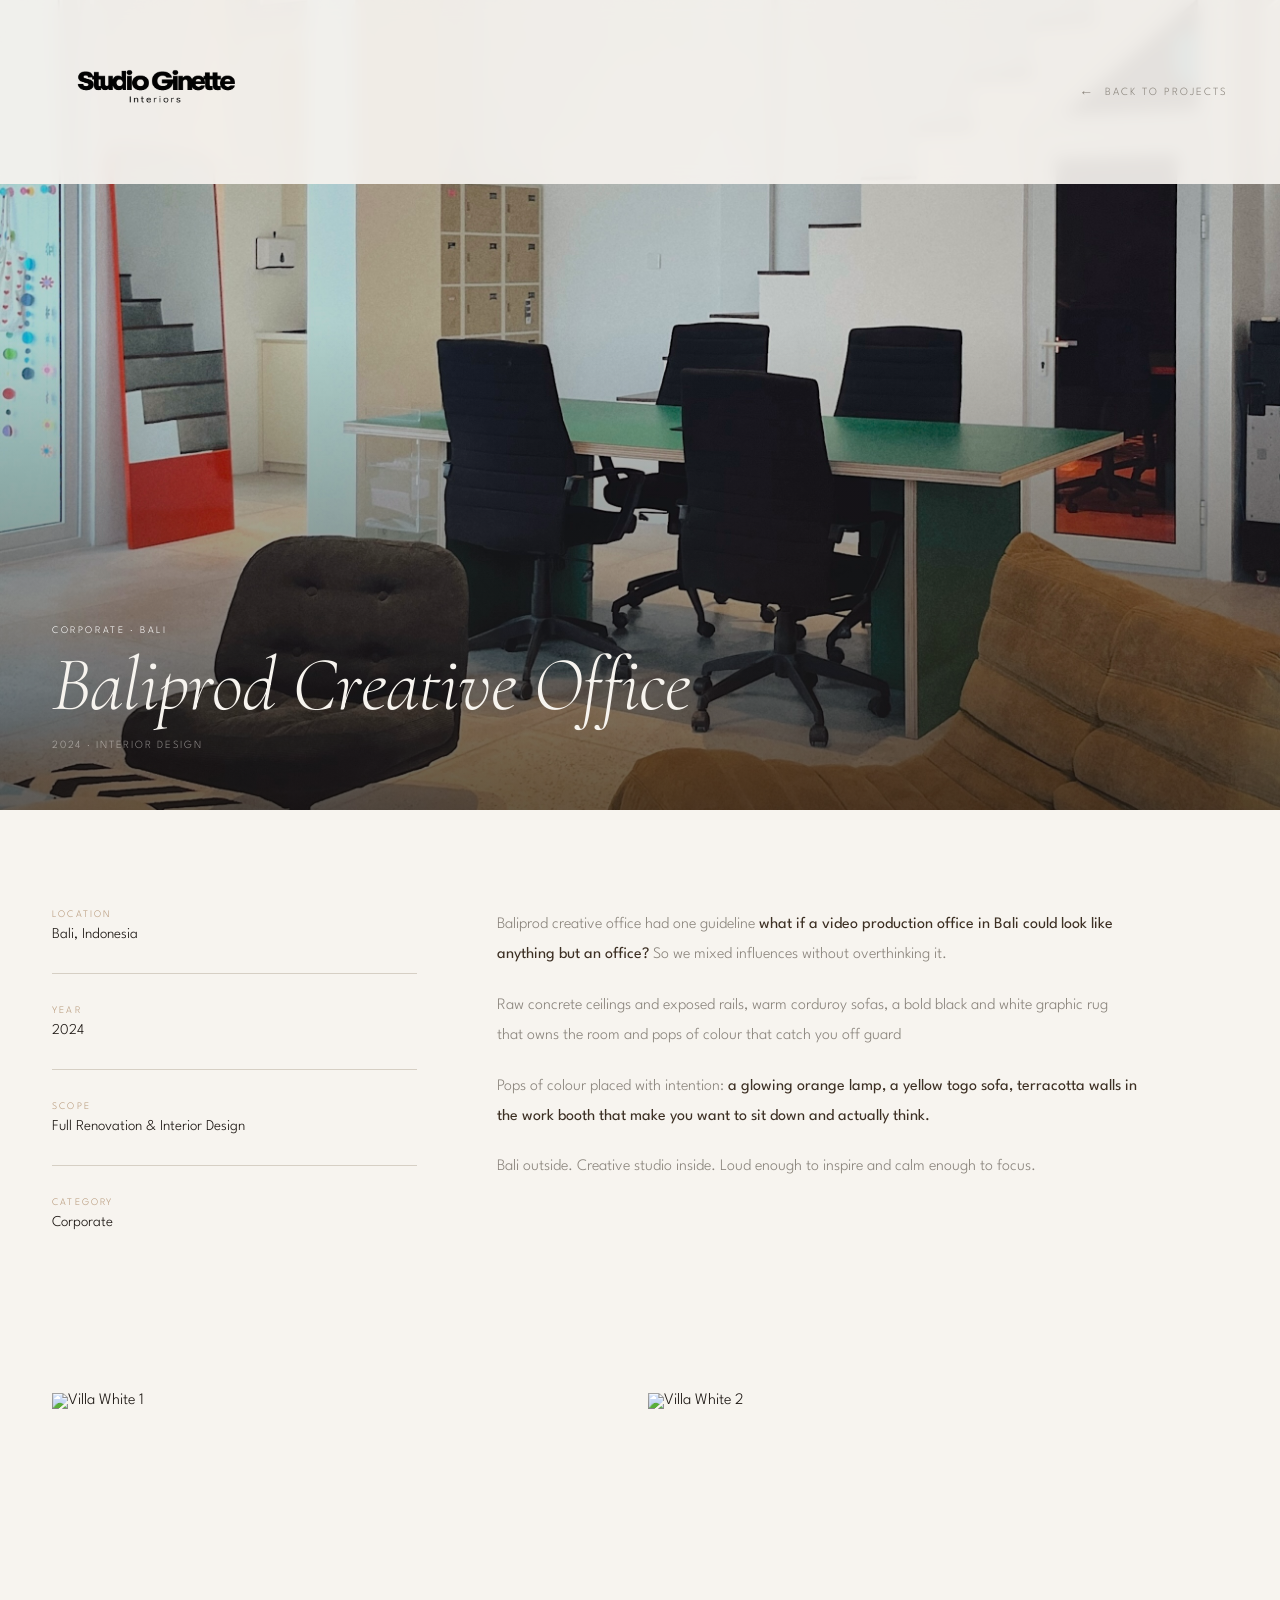
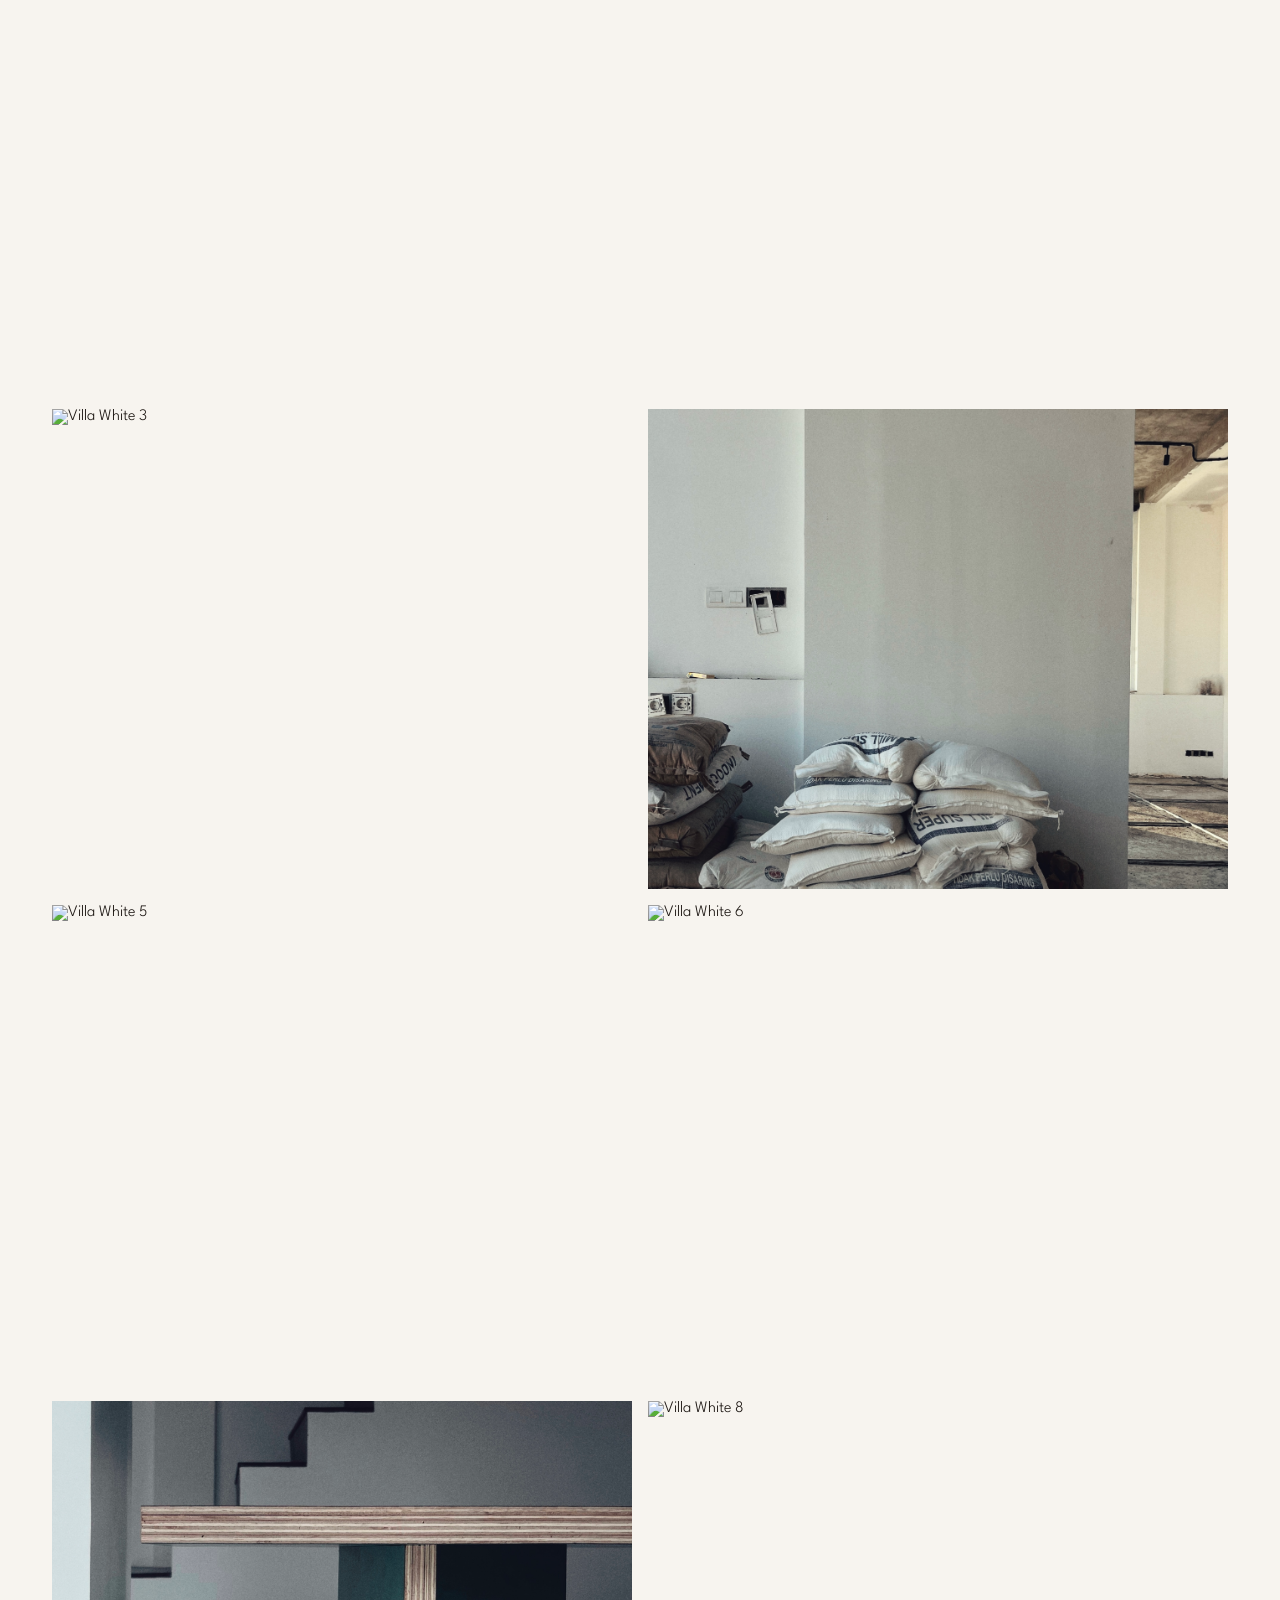
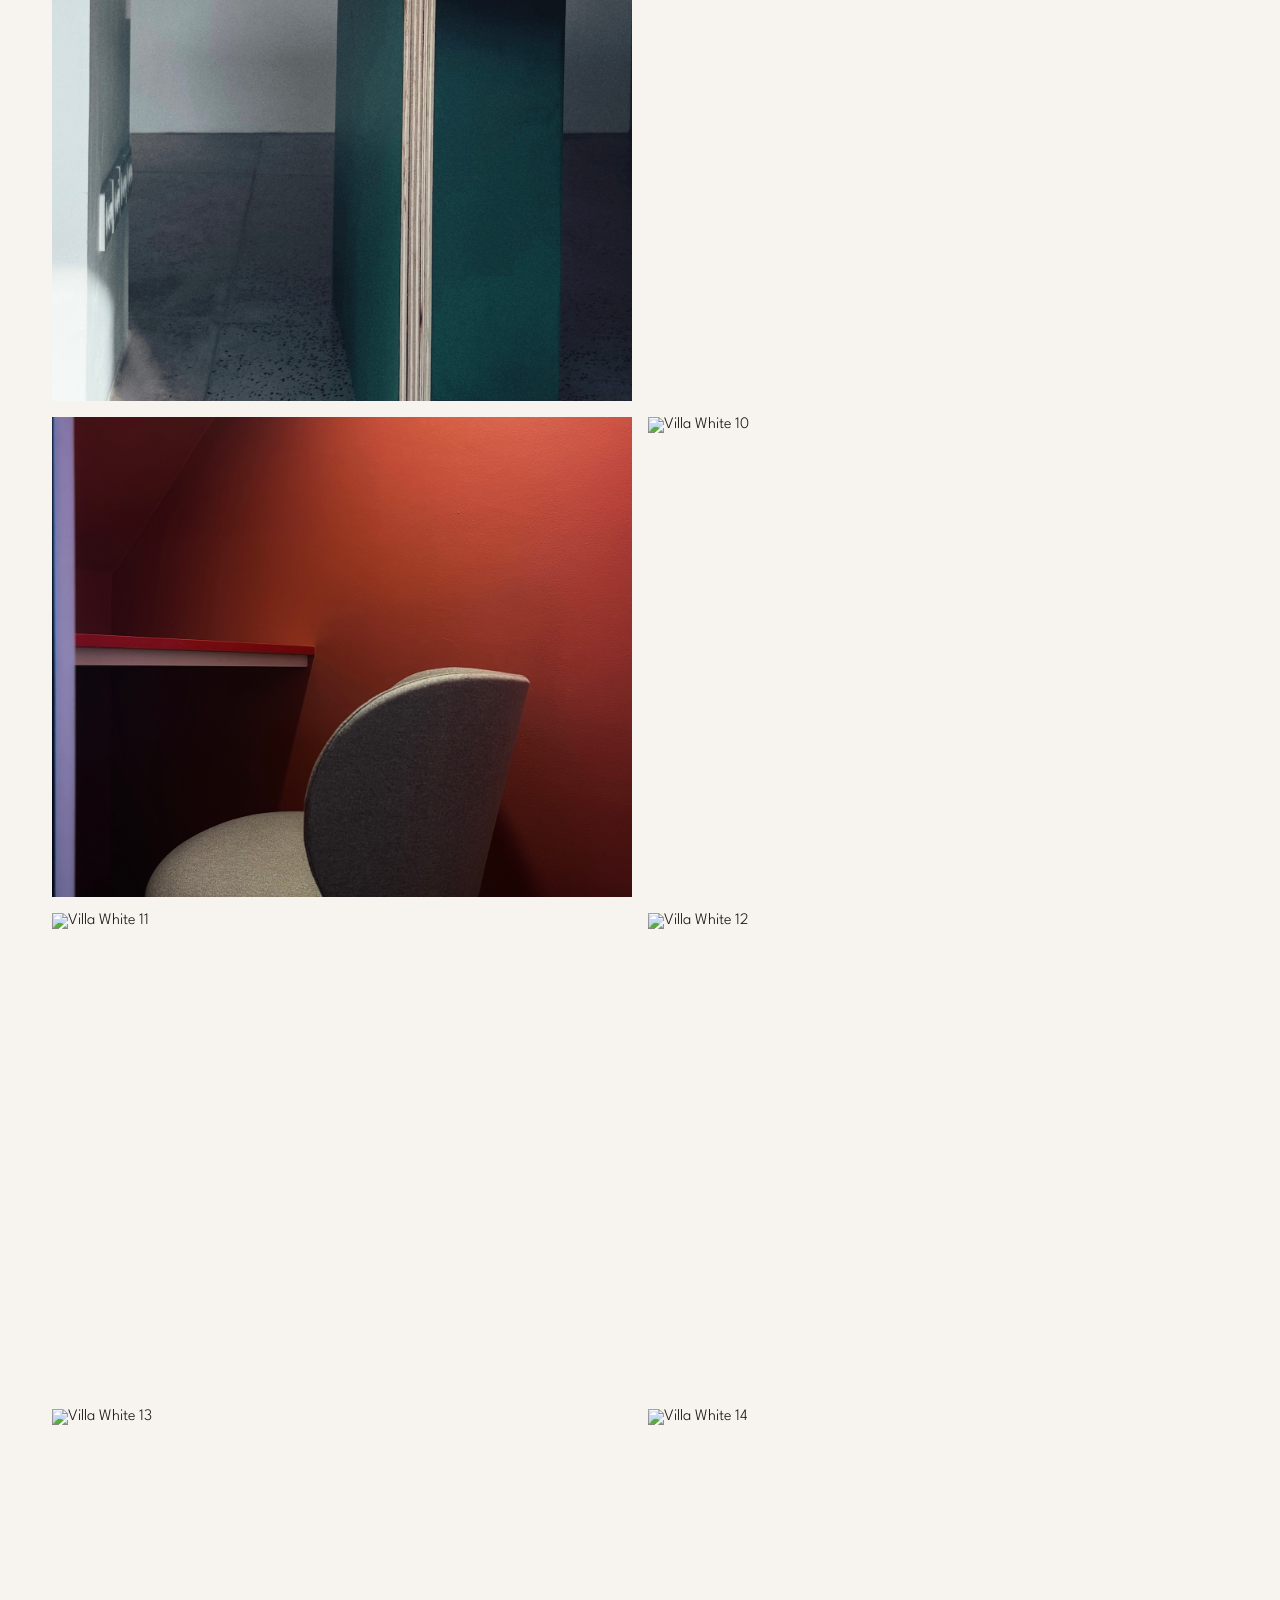
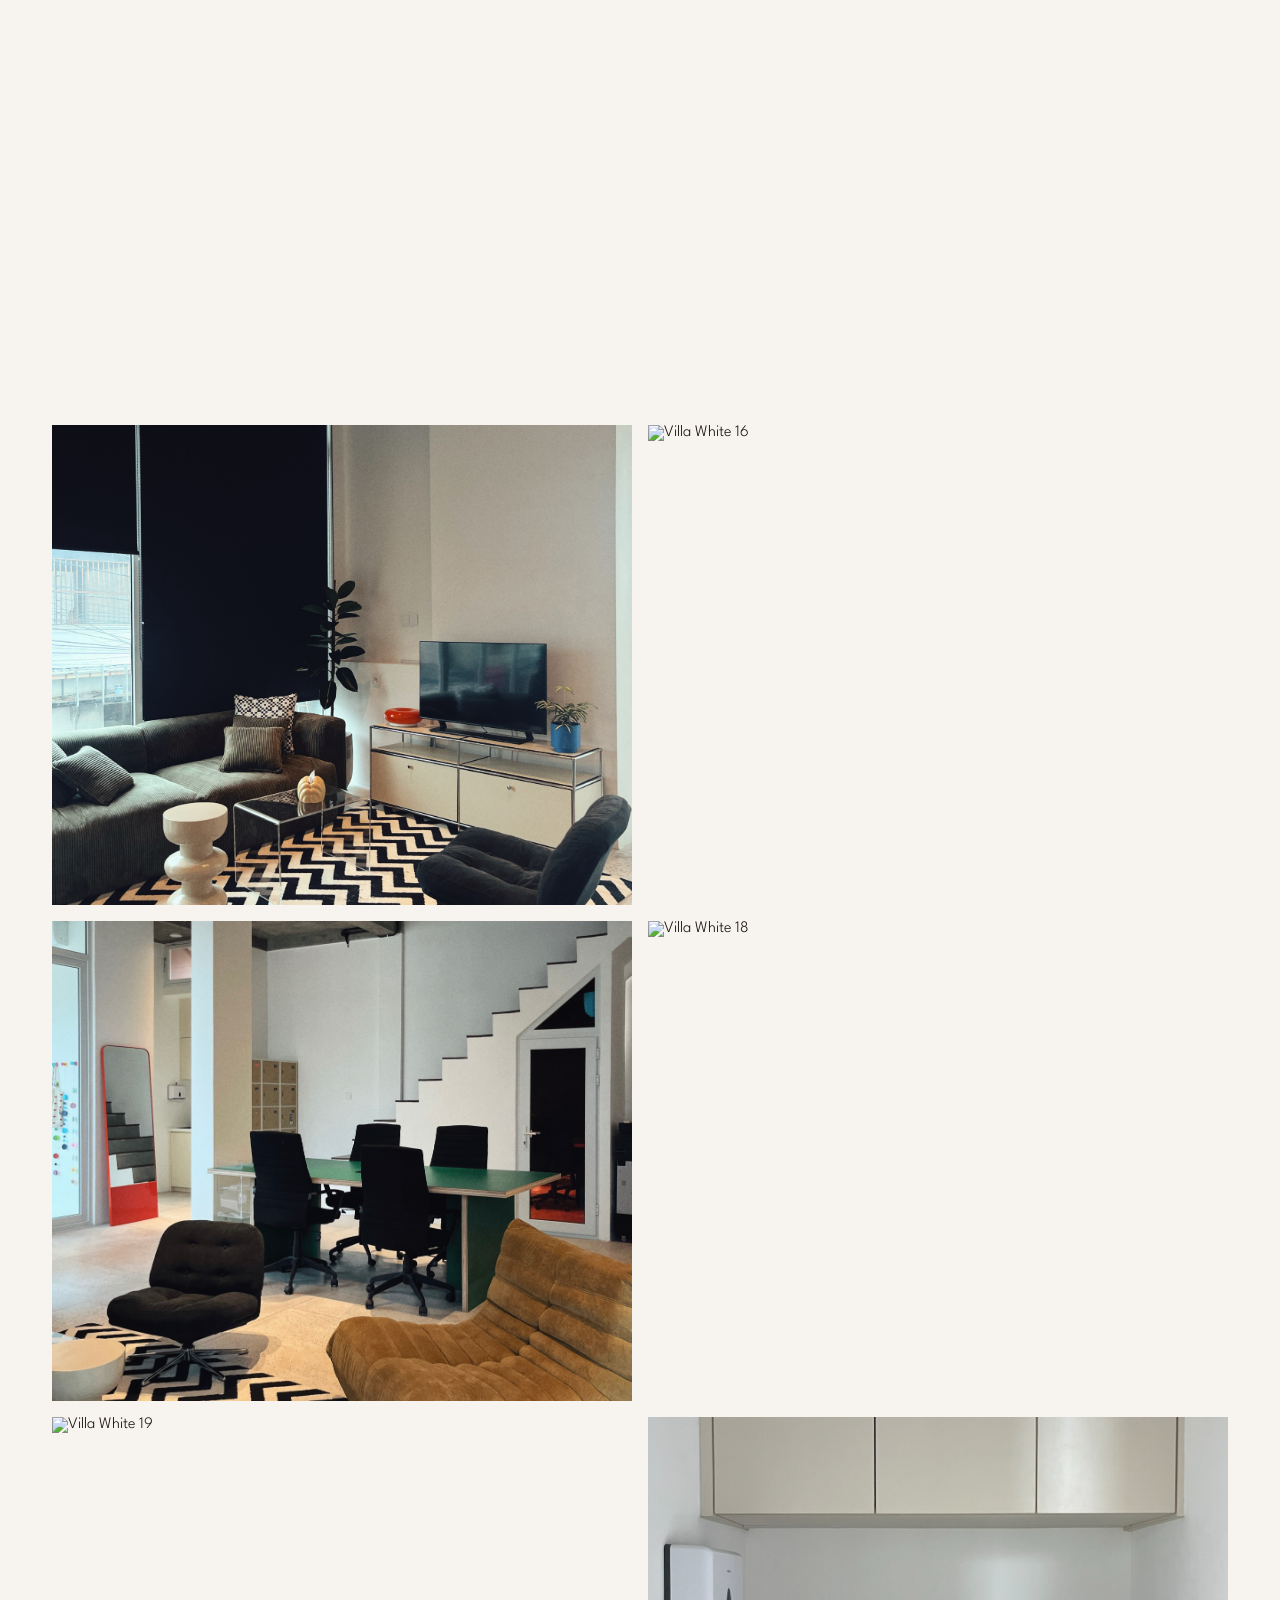
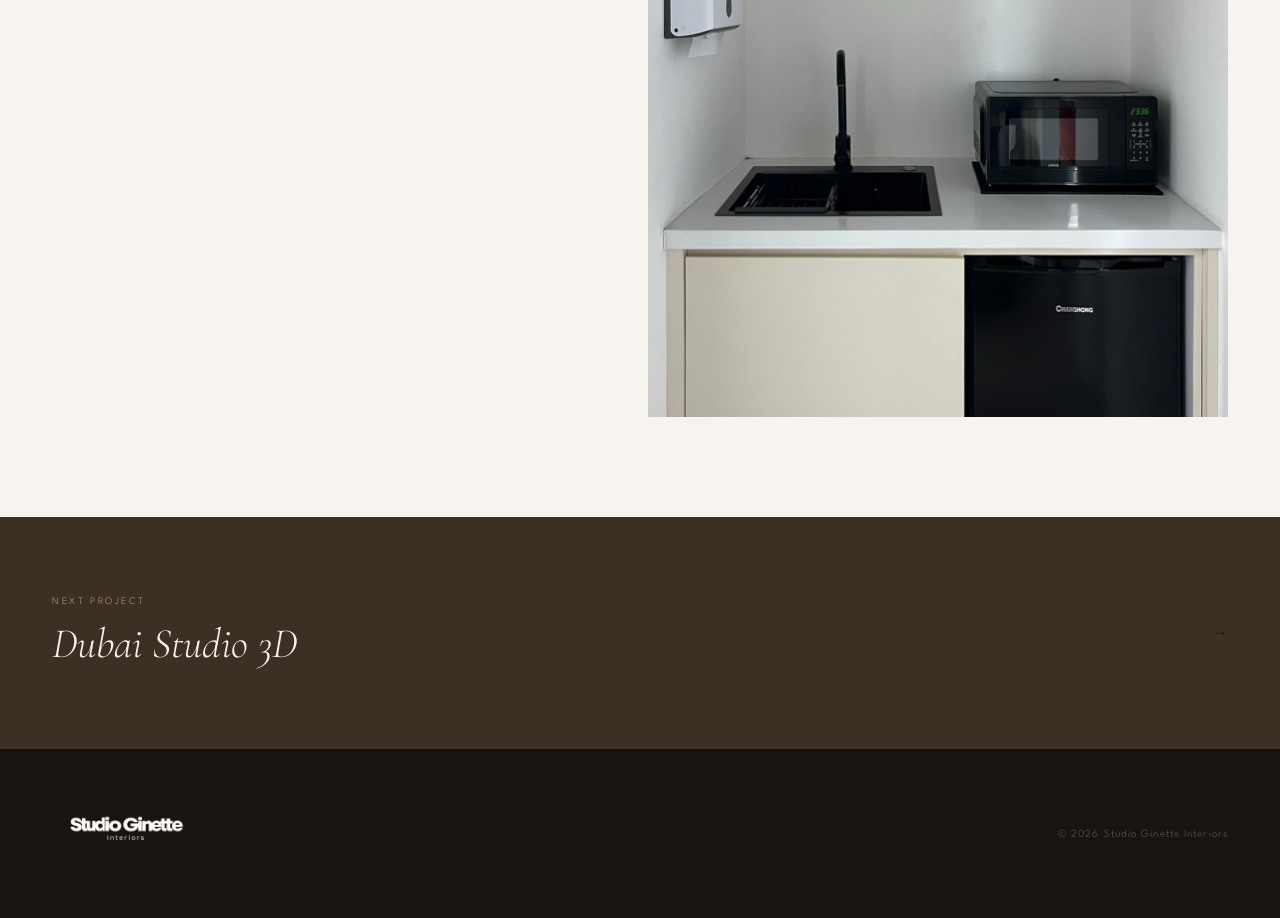
==== baliprod.html @ 9bd02206 "Update baliprod.html" ====
<!DOCTYPE html>
<html lang="en">
<head>
<meta charset="UTF-8"/>
<meta name="viewport" content="width=device-width, initial-scale=1.0"/>
<title>Baliprod - Creative Office — Studio Ginette Interiors</title>
<link href="https://fonts.googleapis.com/css2?family=League+Spartan:wght@300;400;700&family=Cormorant+Garamond:ital,wght@0,300;1,300;1,400&display=swap" rel="stylesheet"/>
<style>
*, *::before, *::after { box-sizing: border-box; margin: 0; padding: 0; }
:root {
  --ivory: #f7f4ef;
  --cream: #ede8e0;
  --sand:  #d6cfc4;
  --clay:  #b89a7c;
  --bark:  #3c2f23;
  --ink:   #1a1410;
  --smoke: #8a847c;
}
  a { text-decoration: none; color: inherit; }
html { scroll-behavior: smooth; }
body {
  background: var(--ivory);
  color: var(--ink);
  font-family: 'League Spartan', sans-serif;
  font-weight: 300;
  overflow-x: hidden;
}

/* Nav */
nav {
  position: fixed;
  top: 0; left: 0; right: 0;
  z-index: 100;
  padding: 20px 52px;
  display: flex;
  align-items: center;
  justify-content: space-between;
  background: rgba(247,244,239,0.92);
  backdrop-filter: blur(8px);
}
.nav-logo img { height: 140px; }
.nav-back {
  font-size: 11px;
  letter-spacing: .18em;
  text-transform: uppercase;
  color: var(--smoke);
  text-decoration: none;
  display: flex;
  align-items: center;
  gap: 10px;
  transition: color .25s;
}
.nav-back:hover { color: var(--clay); }
.nav-back::before {
  content: '←';
  font-size: 14px;
}

/* Hero */
.project-hero {
  height: 90vh;
  position: relative;
  overflow: hidden;
  margin-top: 0;
}
.project-hero img {
  width: 100%;
  height: 100%;
  object-fit: cover;
  transform: scale(1.03);
  transition: transform 8s ease-out;
}
.project-hero.loaded img { transform: scale(1); }
.project-hero-overlay {
  position: absolute;
  inset: 0;
  background: linear-gradient(to top, rgba(26,20,16,.6) 0%, transparent 60%);
}
.project-hero-info {
  position: absolute;
  bottom: 60px;
  left: 52px;
  right: 52px;
  color: var(--ivory);
}
.project-category {
  font-size: 10px;
  letter-spacing: .26em;
  text-transform: uppercase;
  color: white;
  margin-bottom: 12px;
}
.project-title {
  font-family: 'Cormorant Garamond', serif;
  font-style: italic;
  font-weight: 300;
  font-size: clamp(48px, 6vw, 88px);
  line-height: 1;
  letter-spacing: -.01em;
}
.project-meta {
  margin-top: 16px;
  font-size: 11px;
  letter-spacing: .16em;
  text-transform: uppercase;
  color: rgba(247,244,239,.5);
}

/* Project info */
.project-info {
  display: grid;
  grid-template-columns: 1fr 2fr;
  gap: 80px;
  padding: 100px 52px;
  background: var(--ivory);
}
.project-details { }
.detail-item {
  margin-bottom: 32px;
  padding-bottom: 32px;
  border-bottom: 1px solid var(--sand);
}
.detail-item:last-child { border-bottom: none; }
.detail-label {
  font-size: 10px;
  letter-spacing: .22em;
  text-transform: uppercase;
  color: var(--clay);
  margin-bottom: 8px;
}
.detail-value {
  font-size: 15px;
  color: var(--ink);
}
.project-description p {
  font-size: 16px;
  line-height: 1.9;
  color: var(--smoke);
  margin-bottom: 20px;
  max-width: 640px;
}
.project-description p strong {
  font-weight: 400;
  color: var(--bark);
}

/* Gallery */
.gallery {
  padding: 0 52px 100px;
}
.gallery-grid {
  display: grid;
  grid-template-columns: repeat(2, 1fr);
  gap: 16px;
}
.gallery-grid .full-width {
  grid-column: 1 / -1;
}
.gallery-grid .half {
  grid-column: span 1;
}
.gallery-grid .two-thirds {
  grid-column: span 2;
}
.gallery-item {
  overflow: hidden;
  cursor: zoom-in;
  position: relative;
}
.gallery-item img {
  width: 100%;
  height: 100%;
  object-fit: cover;
  display: block;
  transition: transform .6s cubic-bezier(.25,.1,.25,1);
}
.gallery-item:hover img { transform: scale(1.03); }

/* Fixed heights per row */
.row-tall { height: 600px; }
.row-medium { height: 480px; }
.row-short { height: 360px; }

/* Lightbox */
.lightbox {
  position: fixed;
  inset: 0;
  background: rgba(26,20,16,.96);
  z-index: 200;
  display: flex;
  align-items: center;
  justify-content: center;
  opacity: 0;
  pointer-events: none;
  transition: opacity .4s;
}
.lightbox.open { opacity: 1; pointer-events: all; }
.lightbox img {
  max-height: 90vh;
  max-width: 88vw;
  object-fit: contain;
}
.lightbox-close {
  position: absolute;
  top: 32px; right: 40px;
  font-size: 11px;
  letter-spacing: .2em;
  text-transform: uppercase;
  color: var(--sand);
  cursor: pointer;
  opacity: .6;
  transition: opacity .2s;
}
.lightbox-close:hover { opacity: 1; }
.lightbox-nav {
  position: absolute;
  top: 50%;
  transform: translateY(-50%);
  background: rgba(247,244,239,.1);
  border: none;
  color: var(--ivory);
  font-size: 20px;
  width: 48px; height: 48px;
  border-radius: 50%;
  cursor: pointer;
  transition: background .2s;
  display: flex; align-items: center; justify-content: center;
}
.lightbox-nav:hover { background: rgba(247,244,239,.2); }
.lightbox-prev { left: 24px; }
.lightbox-next { right: 24px; }

/* Next project */
.next-project {
  background: var(--bark);
  padding: 80px 52px;
  display: flex;
  align-items: center;
  justify-content: space-between;
}
.next-label {
  font-size: 10px;
  letter-spacing: .26em;
  text-transform: uppercase;
  color: var(--clay);
  margin-bottom: 12px;
}
.next-title {
  font-family: 'Cormorant Garamond', serif;
  font-style: italic;
  font-weight: 300;
  font-size: 42px;
  color: var(--ivory);
}
..next-arrow {
  font-size: 48px;
  color: var(--clay);
  text-decoration: none;
  transition: transform .3s;
  display: block;
}
.next-arrow:hover { transform: translateX(12px); }

/* Footer */
footer {
  background: var(--ink);
  padding: 32px 52px;
  display: flex;
  align-items: center;
  justify-content: space-between;
}
.footer-logo {
  font-family: 'Cormorant Garamond', serif;
  font-style: italic;
  font-weight: 300;
  font-size: 18px;
  color: var(--clay);
}
.footer-copy {
  font-size: 11px;
  color: rgba(245,240,232,.3);
  letter-spacing: .1em;
}

/* Reveal */
.reveal {
  opacity: 0;
  transform: translateY(28px);
  transition: opacity .8s ease, transform .8s ease;
}
.reveal.visible { opacity: 1; transform: none; }

/* Mobile */
@media (max-width: 768px) {
  nav { padding: 16px 24px; }
  .project-hero-info { left: 24px; right: 24px; bottom: 40px; }
  .project-info { grid-template-columns: 1fr; gap: 40px; padding: 60px 24px; }
  .gallery { padding: 0 16px 60px; }
  .gallery-grid { grid-template-columns: 1fr; gap: 12px; }
  .gallery-grid .full-width,
  .gallery-grid .two-thirds,
  .gallery-grid .half { grid-column: 1; }
  .row-tall, .row-medium, .row-short { height: 280px; }
  .next-project { padding: 60px 24px; }
  footer { flex-direction: column; gap: 16px; text-align: center; padding: 32px 24px; }
}
</style>
</head>
<body>

<!-- Lightbox -->
<div class="lightbox" id="lightbox">
  <img id="lightbox-img" src="" alt=""/>
  <div class="lightbox-close" id="lb-close">Close ✕</div>
  <button class="lightbox-nav lightbox-prev" id="lb-prev">‹</button>
  <button class="lightbox-nav lightbox-next" id="lb-next">›</button>
</div>

<!-- Nav -->
<nav>
  <a href="index.html" class="nav-logo"><img src="images/logo.png" alt="Studio Ginette"/></a>
  <a href="index.html#work" class="nav-back">Back to Projects</a>
</nav>

<!-- Hero -->
<div class="project-hero" id="hero">
  <img src="images/projet-baliprod.jpg" alt="Baliprod"/>
  <div class="project-hero-overlay"></div>
  <div class="project-hero-info">
    <div class="project-category">Corporate · Bali</div>
    <div class="project-title">Baliprod Creative Office</div>
    <div class="project-meta">2024 · Interior Design</div>
  </div>
</div>

<!-- Project info -->
<div class="project-info">
  <div class="project-details reveal">
    <div class="detail-item">
      <div class="detail-label">Location</div>
      <div class="detail-value">Bali, Indonesia</div>
    </div>
    <div class="detail-item">
      <div class="detail-label">Year</div>
      <div class="detail-value">2024</div>
    </div>
    <div class="detail-item">
      <div class="detail-label">Scope</div>
      <div class="detail-value">Full Renovation & Interior Design</div>
    </div>
    <div class="detail-item">
      <div class="detail-label">Category</div>
      <div class="detail-value">Corporate</div>
    </div>
  </div>
  <div class="project-description reveal">
    <p>Baliprod creative office had one guideline <strong> what if a video production office in Bali could look like anything but an office?</strong> So we mixed influences without overthinking it.</p>
    <p>Raw concrete ceilings and exposed rails, warm corduroy sofas, a bold black and white graphic rug that owns the room and pops of colour that catch you off guard </p>
    <p>Pops of colour placed with intention: <strong>a glowing orange lamp, a yellow togo sofa, terracotta walls in the work booth that make you want to sit down and actually think.</strong> </p>
    <p>Bali outside. Creative studio inside. Loud enough to inspire and calm enough to focus.
</p>
  </div>
</div>

<!-- Gallery -->
<div class="gallery">
  <div class="gallery-grid" id="gallery-grid"></div>
</div>

<!-- Next project -->
<div class="next-project">
  <a href="dubai-studio-3D.html">
    <div class="next-label">Next Project</div>
    <div class="next-title">Dubai Studio 3D</div>
  </a>
  <a href="dubai-studio-3D.html">→</a>
</div>

<!-- Footer -->
<footer>
  <div class="footer-logo"><img src="images/logo.png" alt="Studio Ginette" style="height:100px; filter:brightness(0) invert(1);"/></div>
  <div class="footer-copy">© 2026 Studio Ginette Interiors</div>
</footer>

<script>
const photos = [
  "images/projet-baliprod1.jpg",
  "images/projet-baliprod2.jpg",
  "images/projet-baliprod3.jpg",
  "images/projet-baliprod4.jpg",
  "images/projet-baliprod5.jpg",
  "images/projet-baliprod6.jpg",
  "images/projet-baliprod7.jpg",
  "images/projet-baliprod8.jpg",
  "images/projet-baliprod9.jpg",
  "images/projet-baliprod10.jpg",
  "images/projet-baliprod11.jpg",
  "images/projet-baliprod12.jpg",
  "images/projet-baliprod13.jpg",
  "images/projet-baliprod14.jpg",
  "images/projet-baliprod15.jpg",
  "images/projet-baliprod16.jpg",
  "images/projet-baliprod17.jpg",
  "images/projet-baliprod18.jpg",
  "images/projet-baliprod19.jpg",
  "images/projet-baliprod20.jpg"
];

// Gallery layout: alternate between full-width and mixed rows
const layouts = [
  // 2 photos
  { span: '', height: 'row-tall' },
  { span: '', height: 'row-tall' },
  // 4 photos
  { span: '', height: 'row-medium' },
  { span: '', height: 'row-medium' },
  { span: '', height: 'row-medium' },
  { span: '', height: 'row-medium' },
  // 2 photos
  { span: '', height: 'row-tall' },
  { span: '', height: 'row-tall' },
  // 4 photos
  { span: '', height: 'row-medium' },
  { span: '', height: 'row-medium' },
  { span: '', height: 'row-medium' },
  { span: '', height: 'row-medium' },
  // 2 photos
  { span: '', height: 'row-tall' },
  { span: '', height: 'row-tall' },
  // 4 photos
  { span: '', height: 'row-medium' },
  { span: '', height: 'row-medium' },
  { span: '', height: 'row-medium' },
  { span: '', height: 'row-medium' },
  // 2 photos
  { span: '', height: 'row-tall' },
  { span: '', height: 'row-tall' },
];
const grid = document.getElementById('gallery-grid');
photos.forEach((src, i) => {
 
  const item = document.createElement('div');
  const layout = layouts[i] || { span: 'half', height: 'row-medium' };
item.className = `gallery-item ${layout.span} ${layout.height}`;
  item.innerHTML = `<img src="${src}" alt="Villa White ${i+1}" loading="lazy"/>`;
  item.addEventListener('click', () => openLightbox(i));
  grid.appendChild(item);
});

// Hero animation
setTimeout(() => document.getElementById('hero').classList.add('loaded'), 100);

// Lightbox
let currentIdx = 0;
const lb = document.getElementById('lightbox');
const lbImg = document.getElementById('lightbox-img');

function openLightbox(idx) {
  currentIdx = idx;
  lbImg.src = photos[idx];
  lb.classList.add('open');
}
document.getElementById('lb-close').onclick = () => lb.classList.remove('open');
lb.addEventListener('click', e => { if (e.target === lb) lb.classList.remove('open'); });
document.getElementById('lb-prev').onclick = () => { currentIdx = (currentIdx - 1 + photos.length) % photos.length; lbImg.src = photos[currentIdx]; };
document.getElementById('lb-next').onclick = () => { currentIdx = (currentIdx + 1) % photos.length; lbImg.src = photos[currentIdx]; };
document.addEventListener('keydown', e => {
  if (e.key === 'Escape') lb.classList.remove('open');
  if (e.key === 'ArrowLeft') document.getElementById('lb-prev').click();
  if (e.key === 'ArrowRight') document.getElementById('lb-next').click();
});

// Scroll reveal
const observer = new IntersectionObserver(entries => {
  entries.forEach(e => { if (e.isIntersecting) { e.target.classList.add('visible'); observer.unobserve(e.target); }});
}, { threshold: 0.1 });
document.querySelectorAll('.reveal').forEach(el => observer.observe(el));
</script>
</body>
</html>
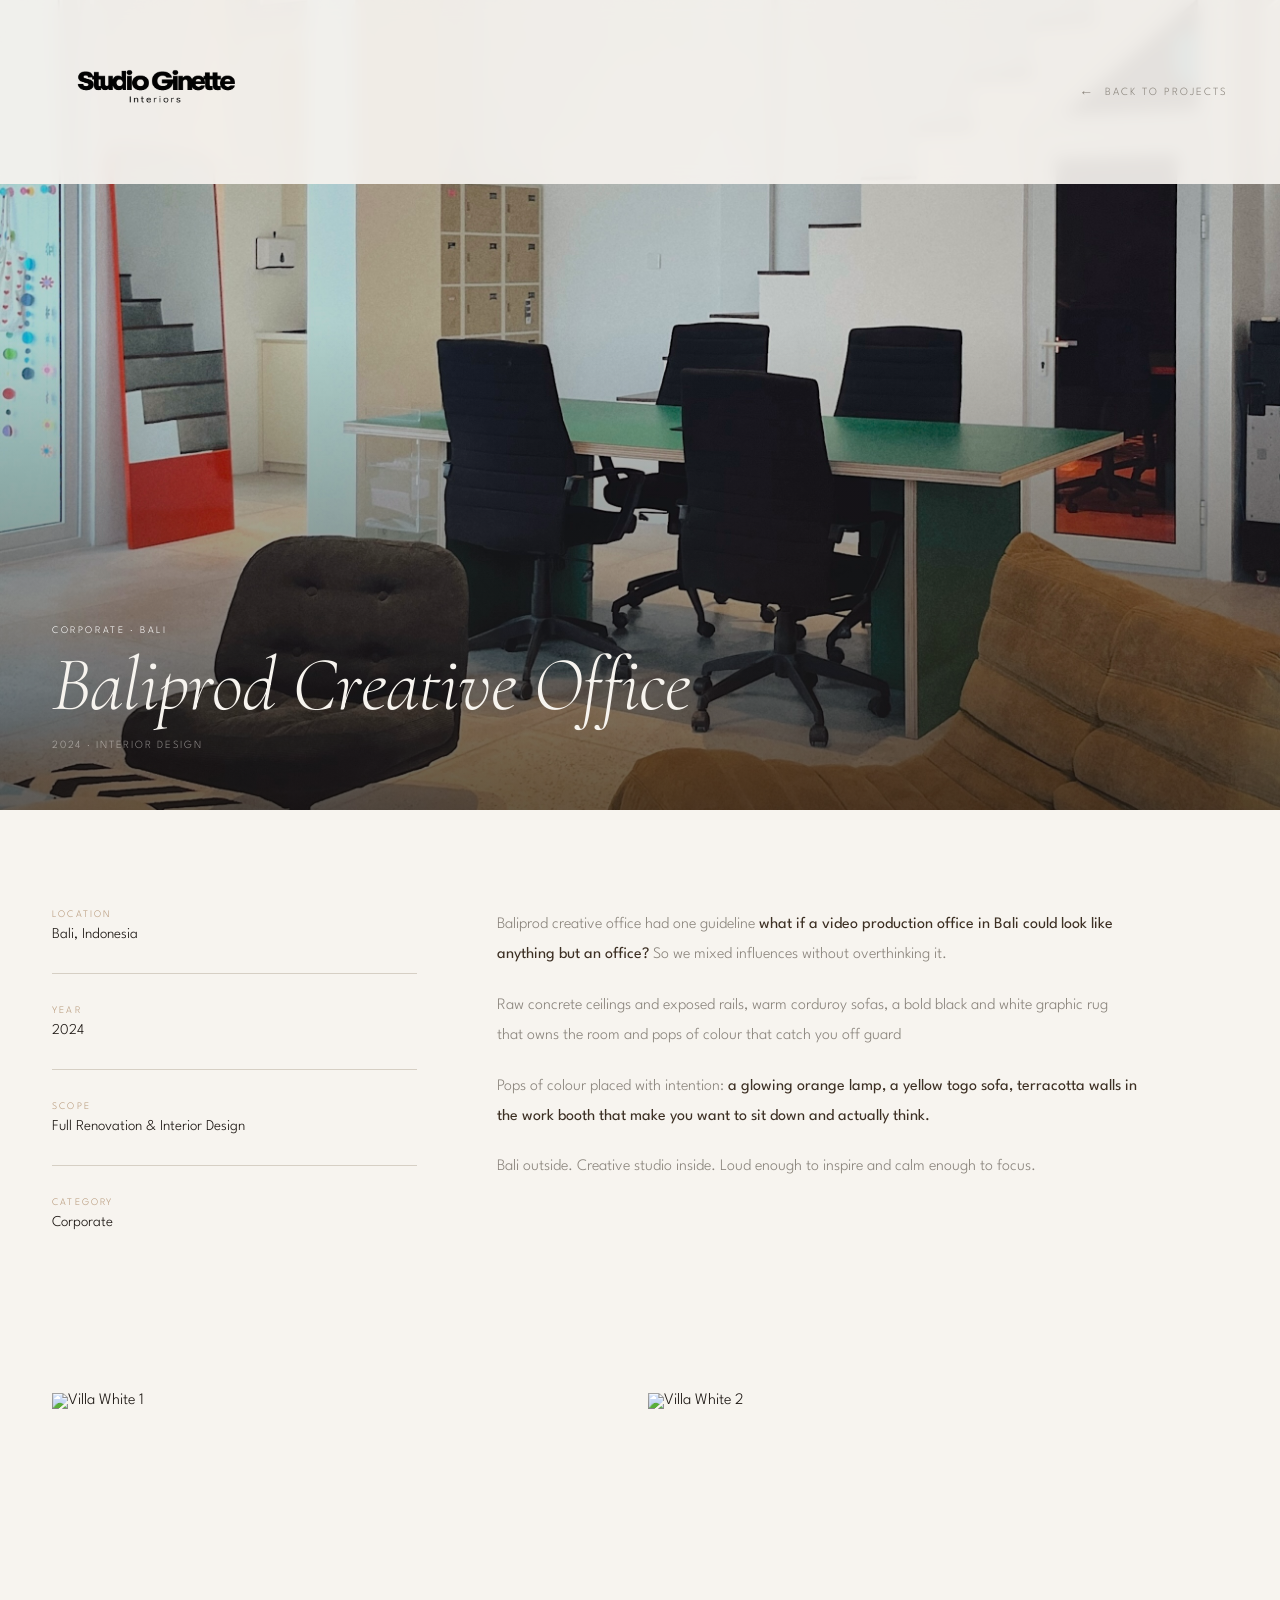
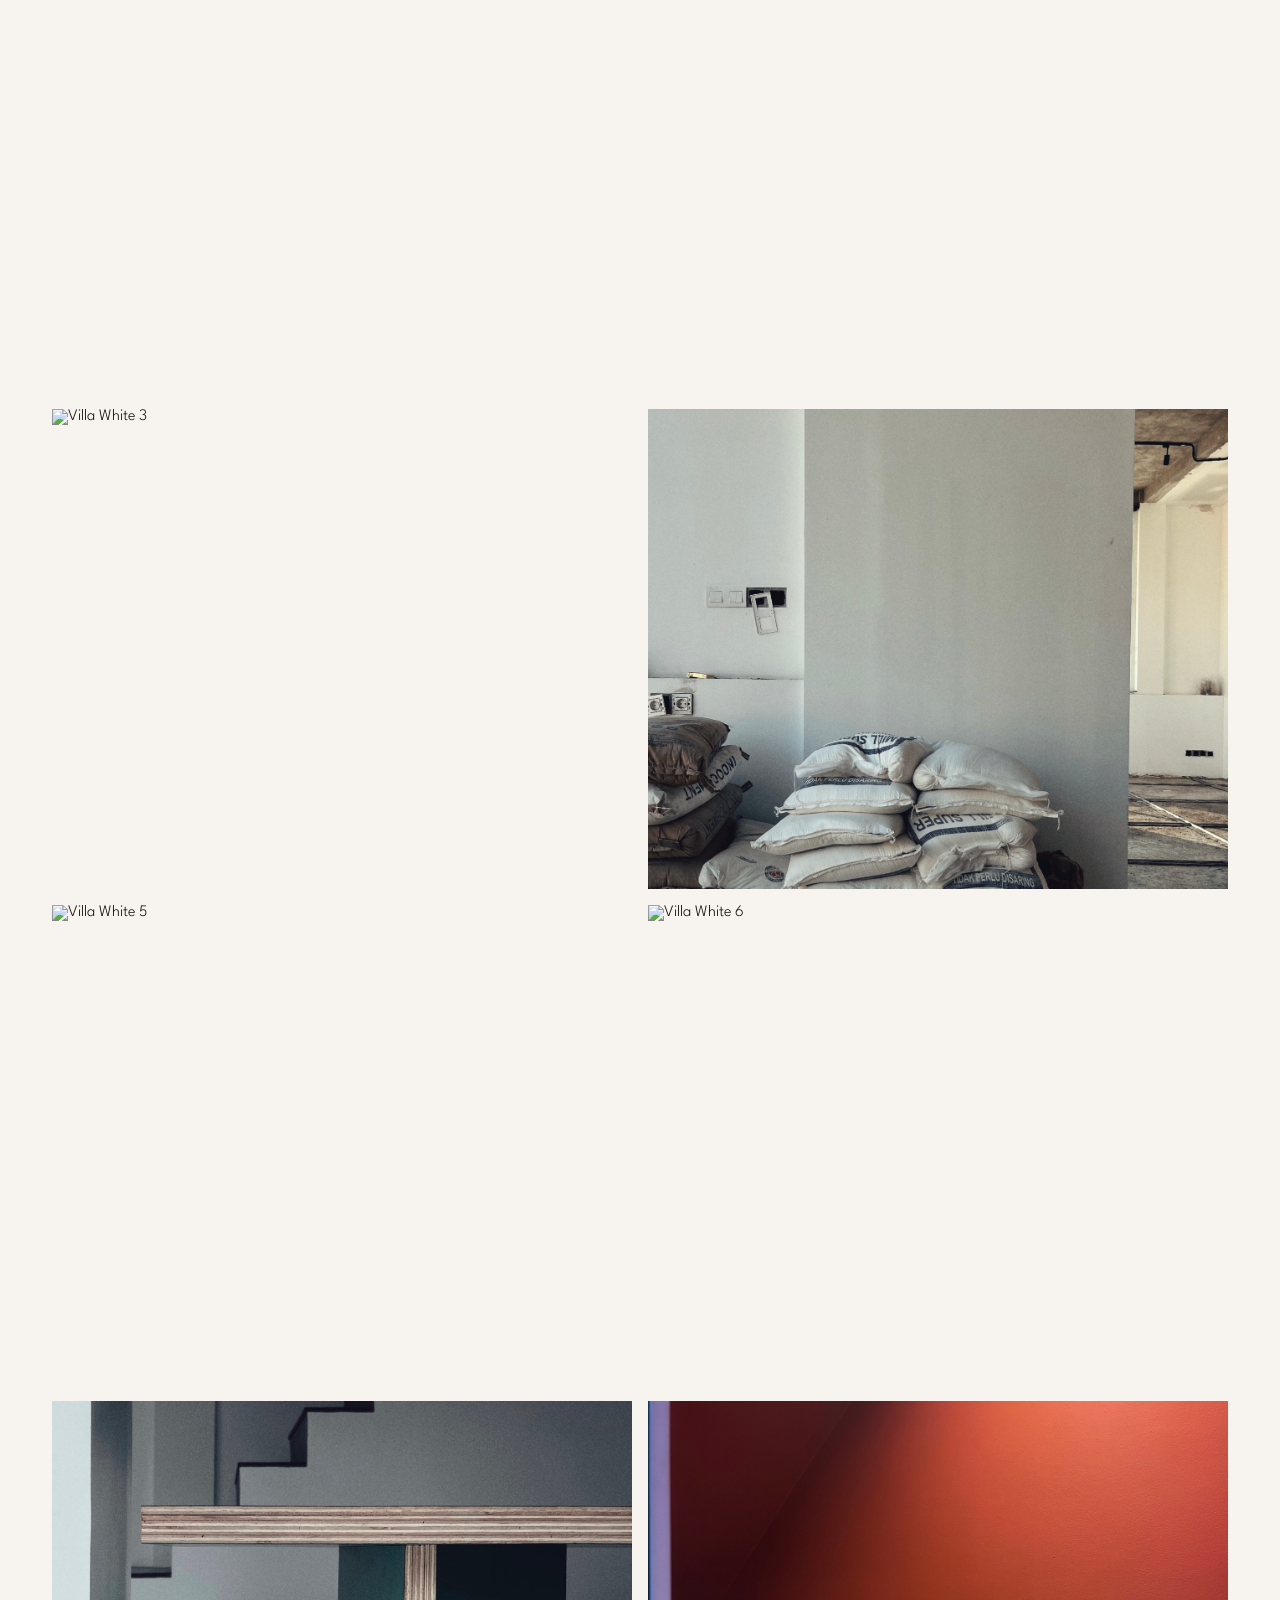
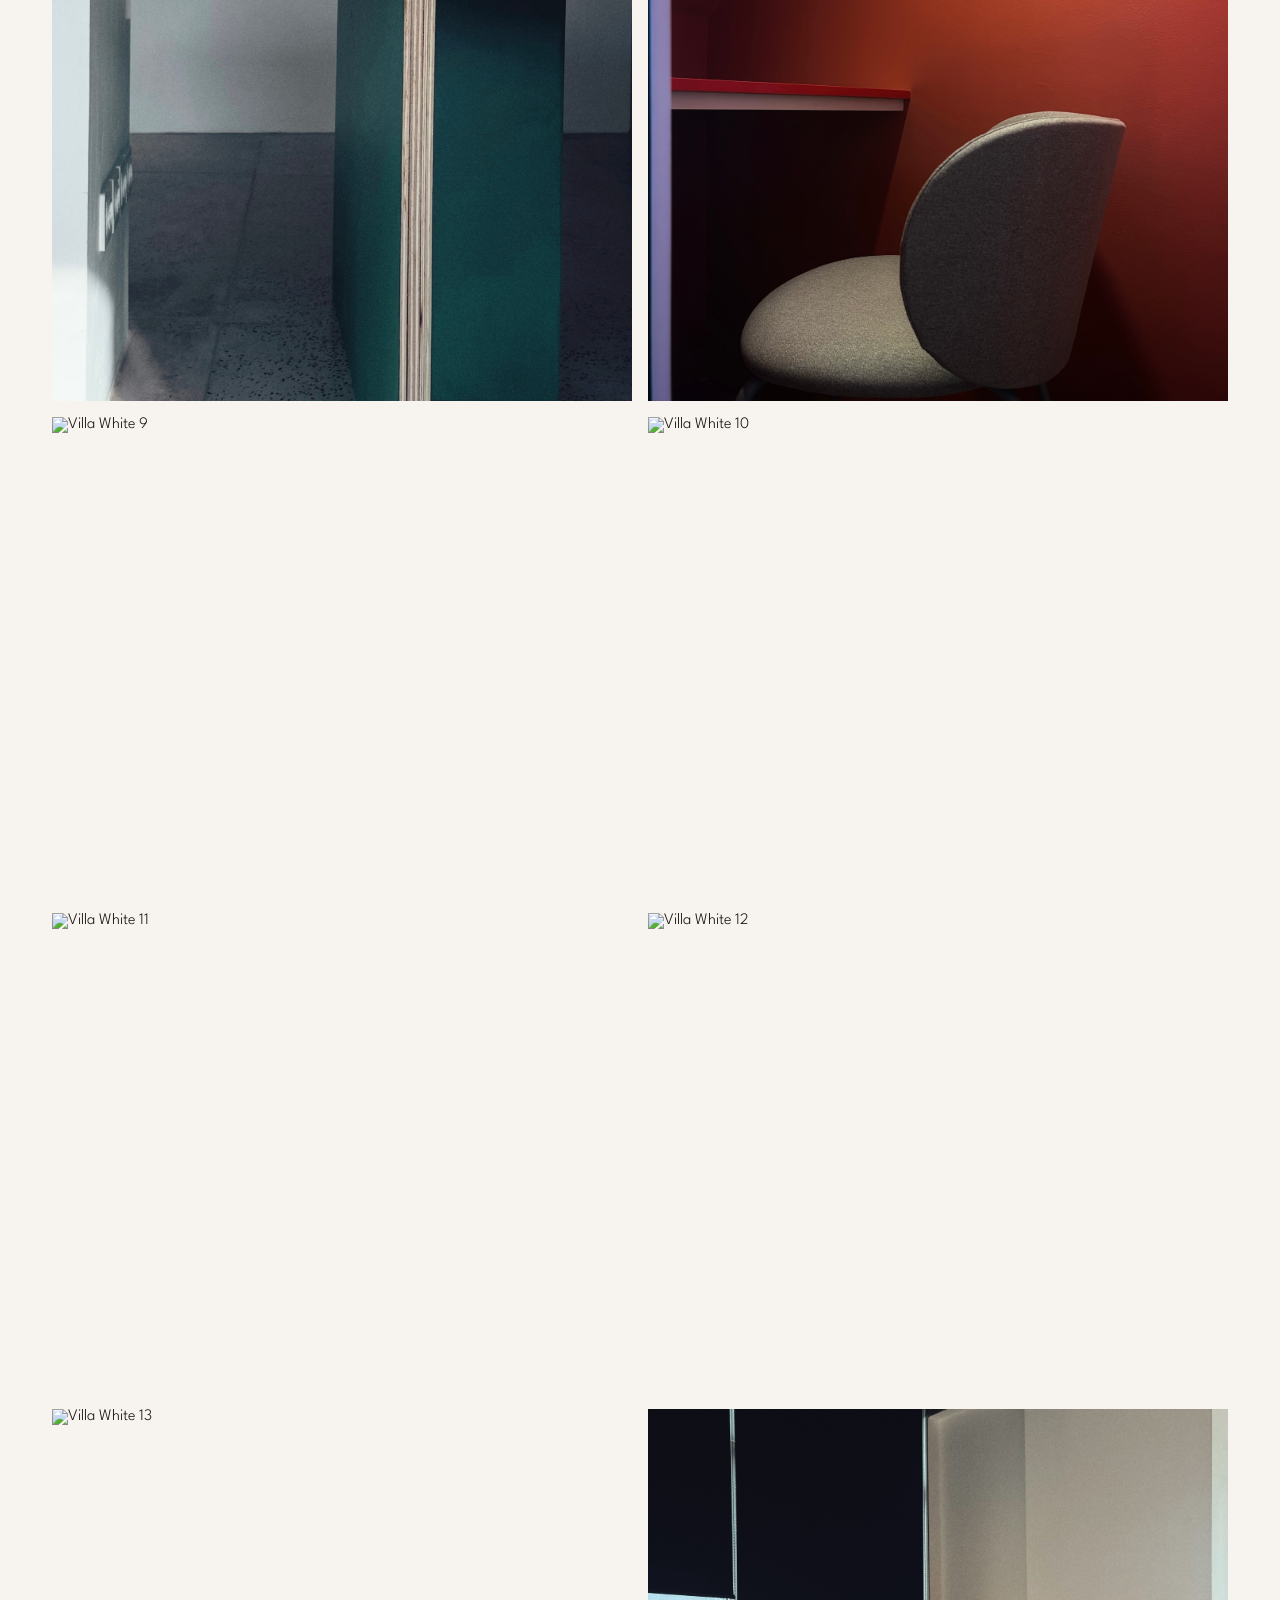
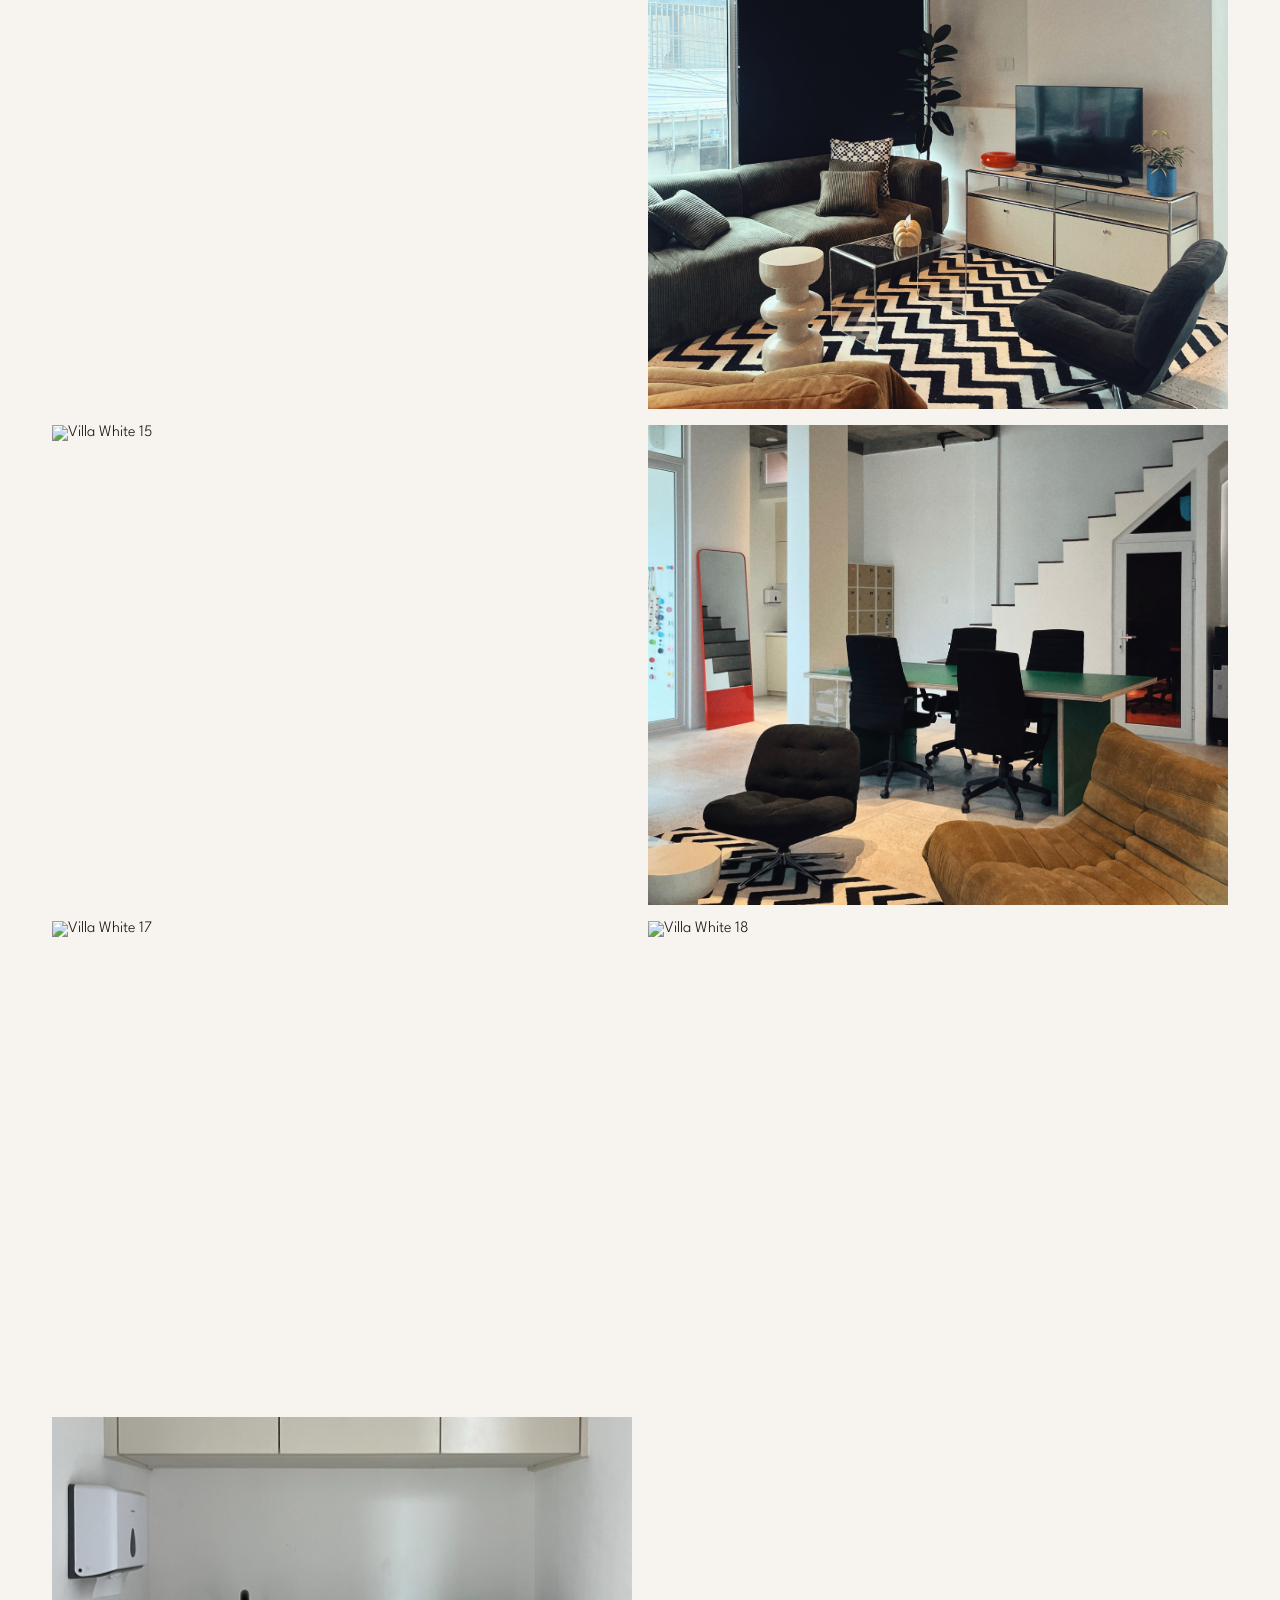
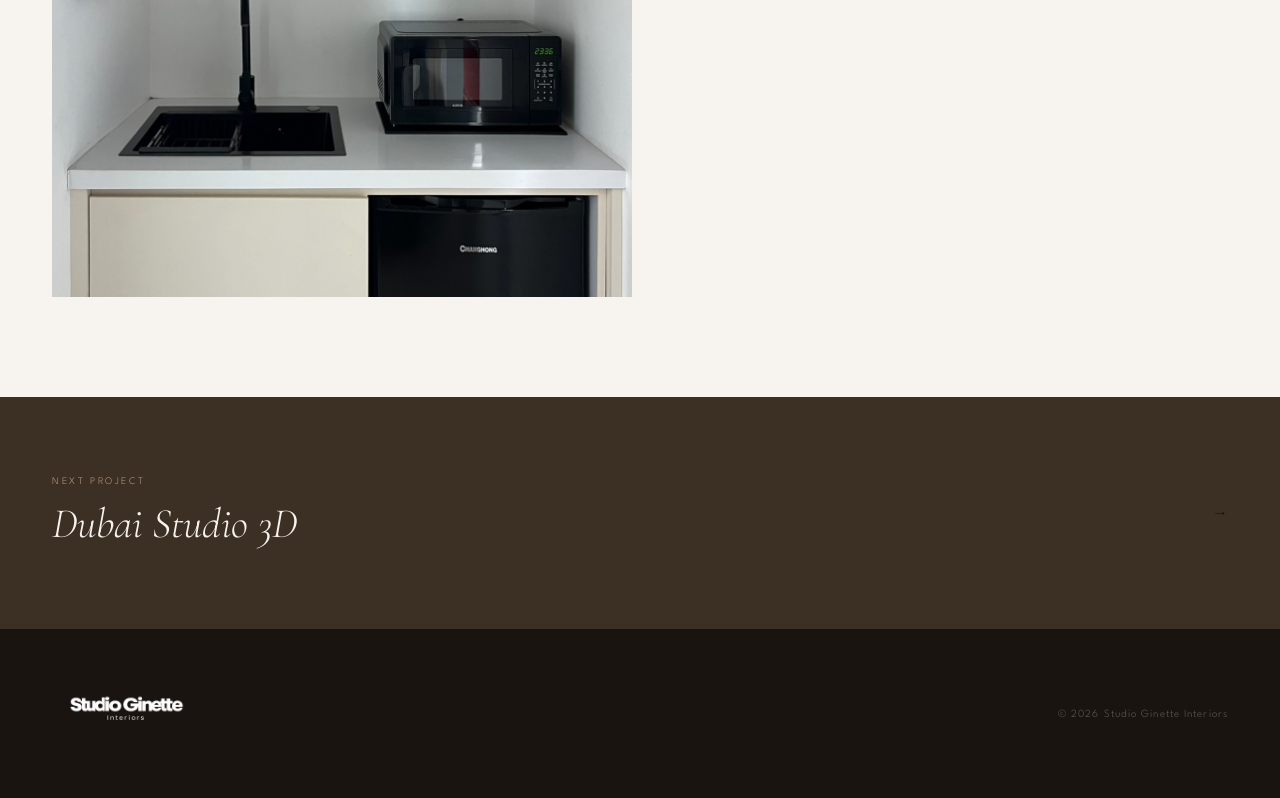
==== commit 59b674b2: "Update baliprod.html" ====
--- a/baliprod.html
+++ b/baliprod.html
@@ -391,7 +391,6 @@
   "images/projet-baliprod5.jpg",
   "images/projet-baliprod6.jpg",
   "images/projet-baliprod7.jpg",
-  "images/projet-baliprod8.jpg",
   "images/projet-baliprod9.jpg",
   "images/projet-baliprod10.jpg",
   "images/projet-baliprod11.jpg",
@@ -427,14 +426,10 @@
   // 2 photos
   { span: '', height: 'row-tall' },
   { span: '', height: 'row-tall' },
-  // 4 photos
-  { span: '', height: 'row-medium' },
-  { span: '', height: 'row-medium' },
-  { span: '', height: 'row-medium' },
-  { span: '', height: 'row-medium' },
-  // 2 photos
-  { span: '', height: 'row-tall' },
-  { span: '', height: 'row-tall' },
+  // 3 photos (dernière rangée)
+  { span: '', height: 'row-medium' },
+  { span: '', height: 'row-medium' },
+  { span: '', height: 'row-medium' },
 ];
 const grid = document.getElementById('gallery-grid');
 photos.forEach((src, i) => {
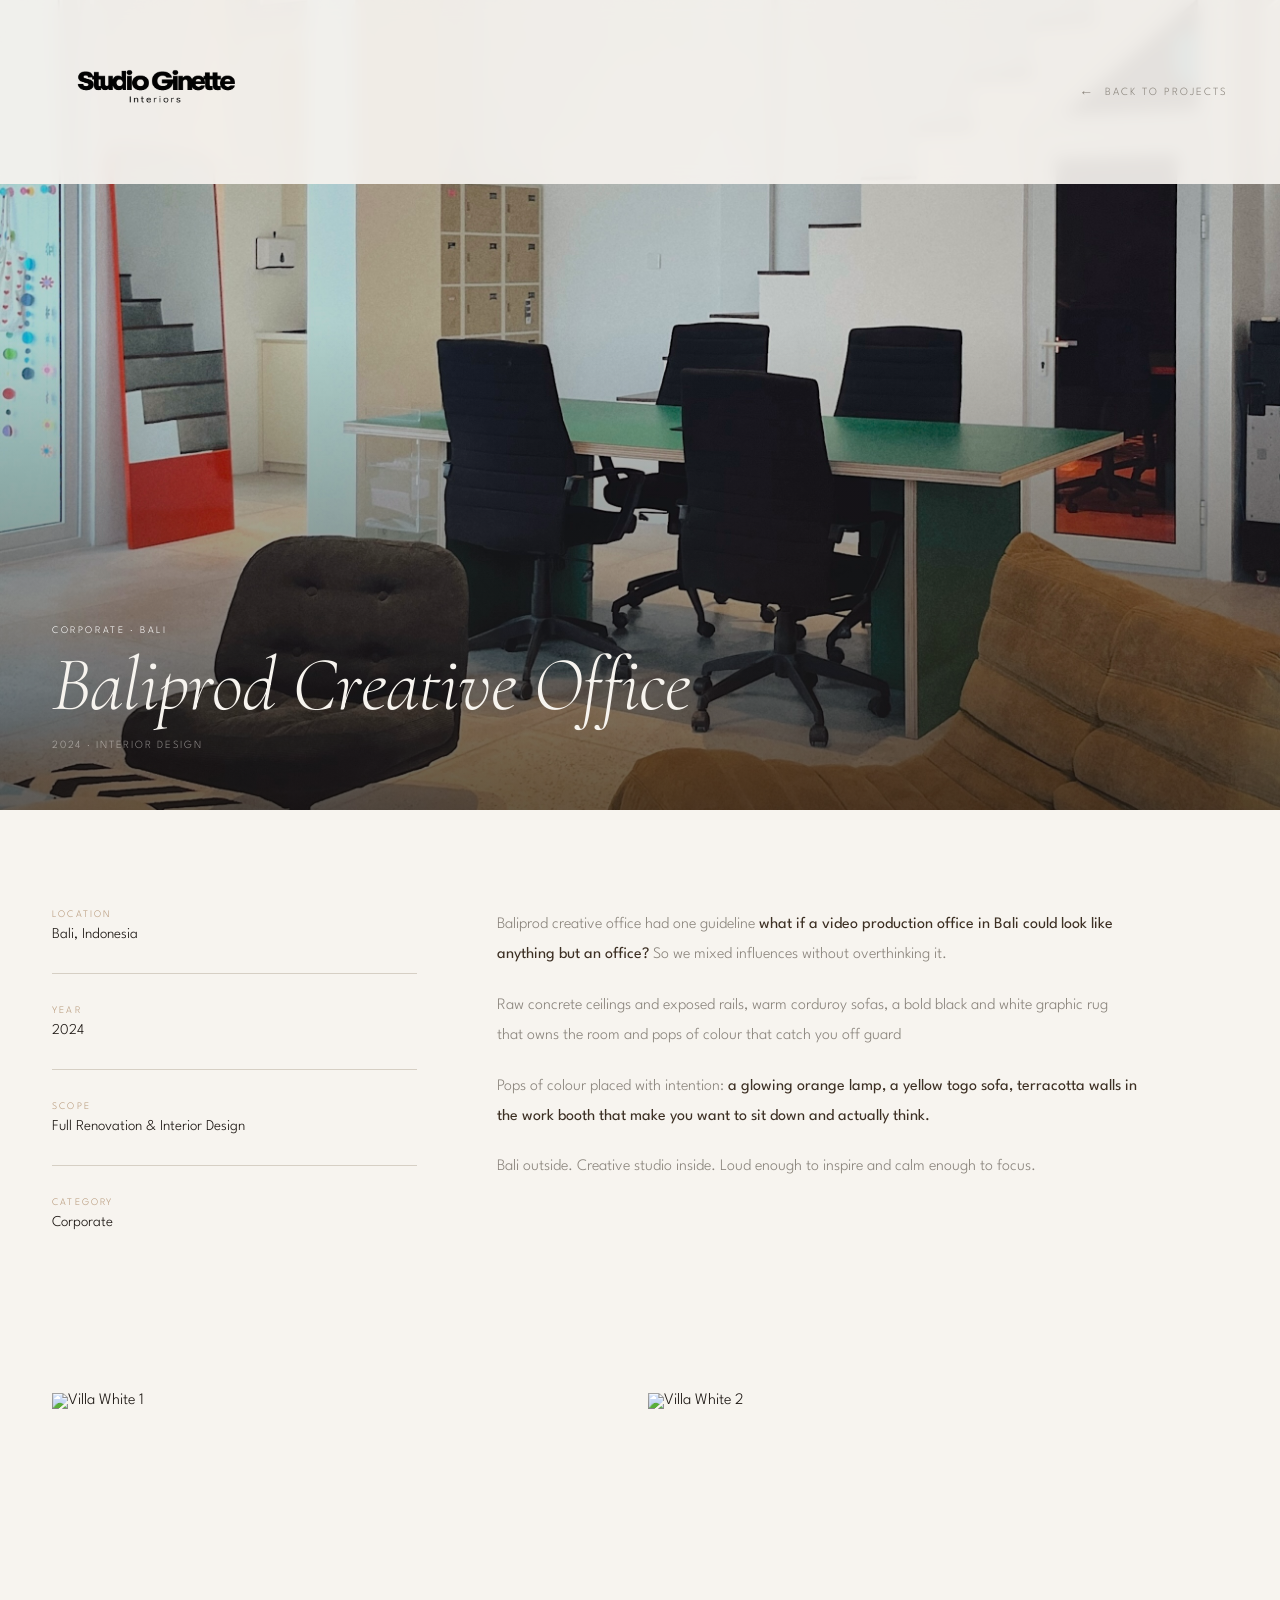
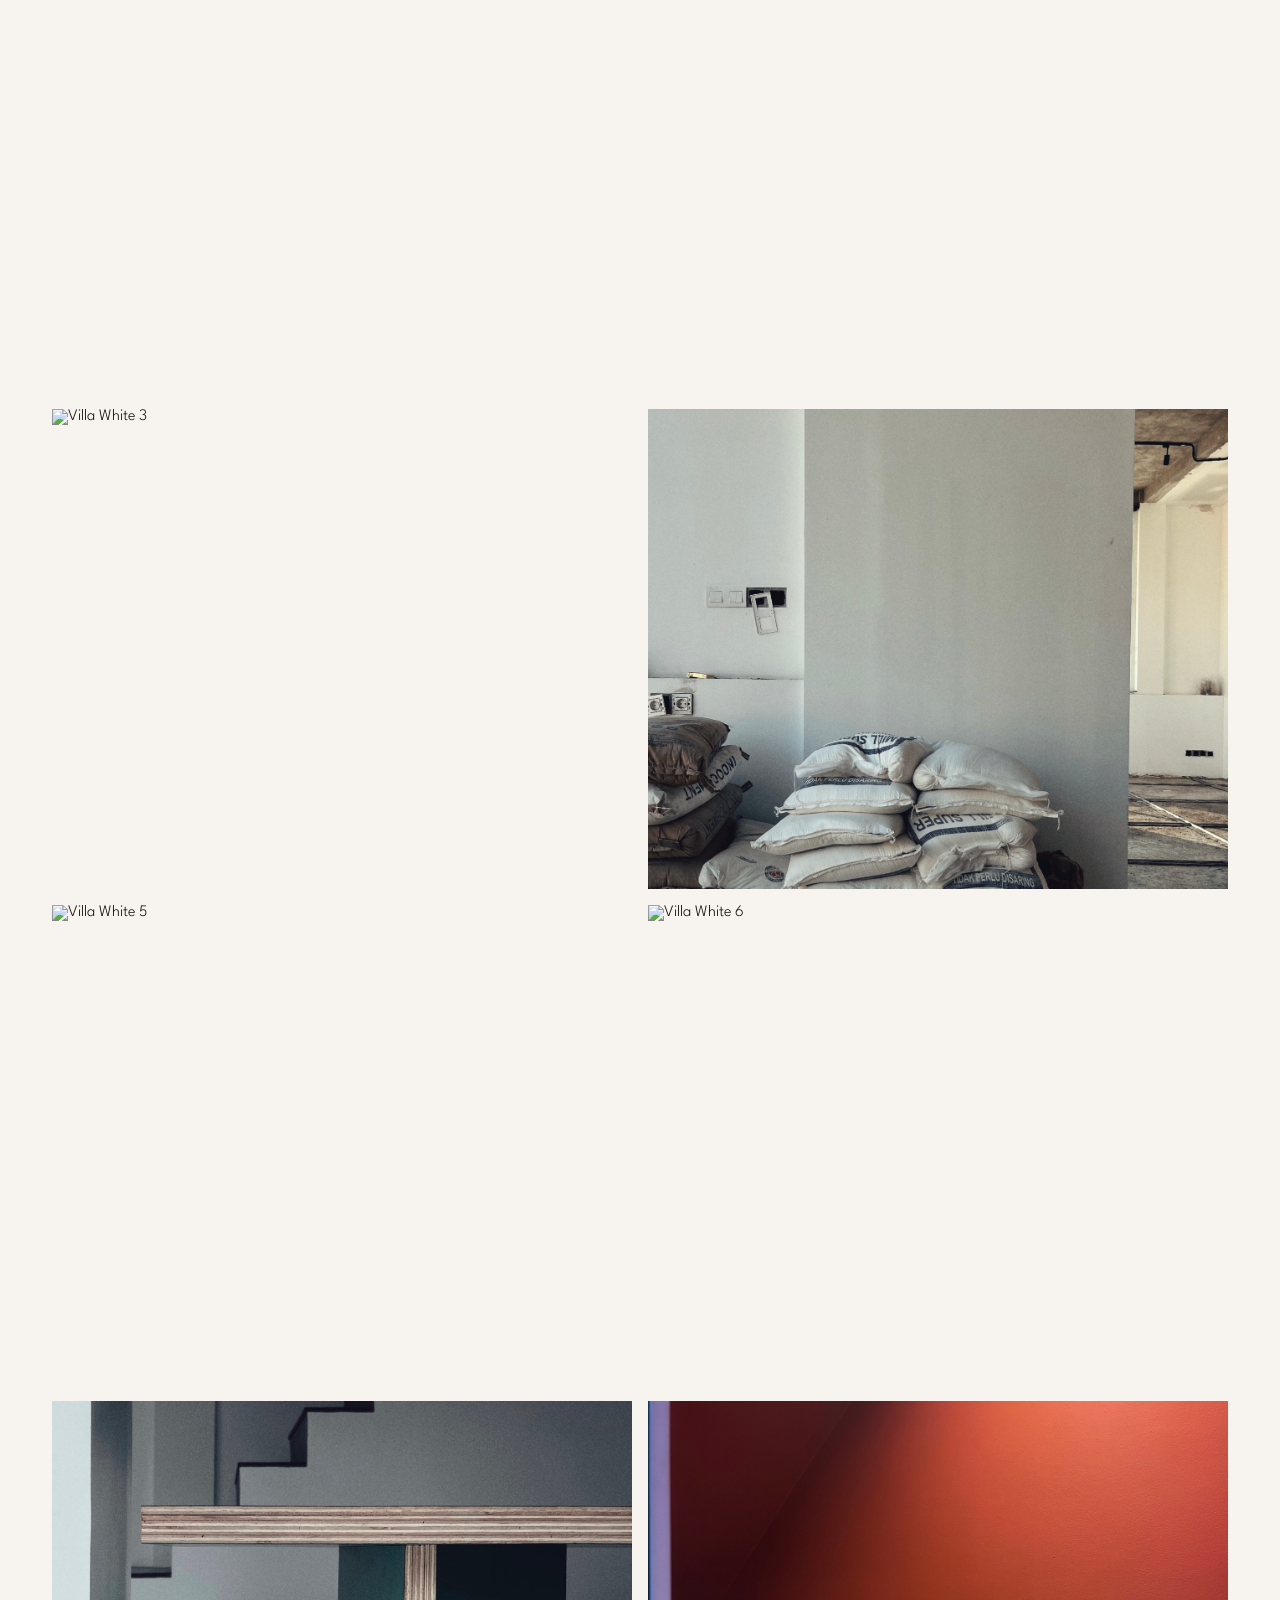
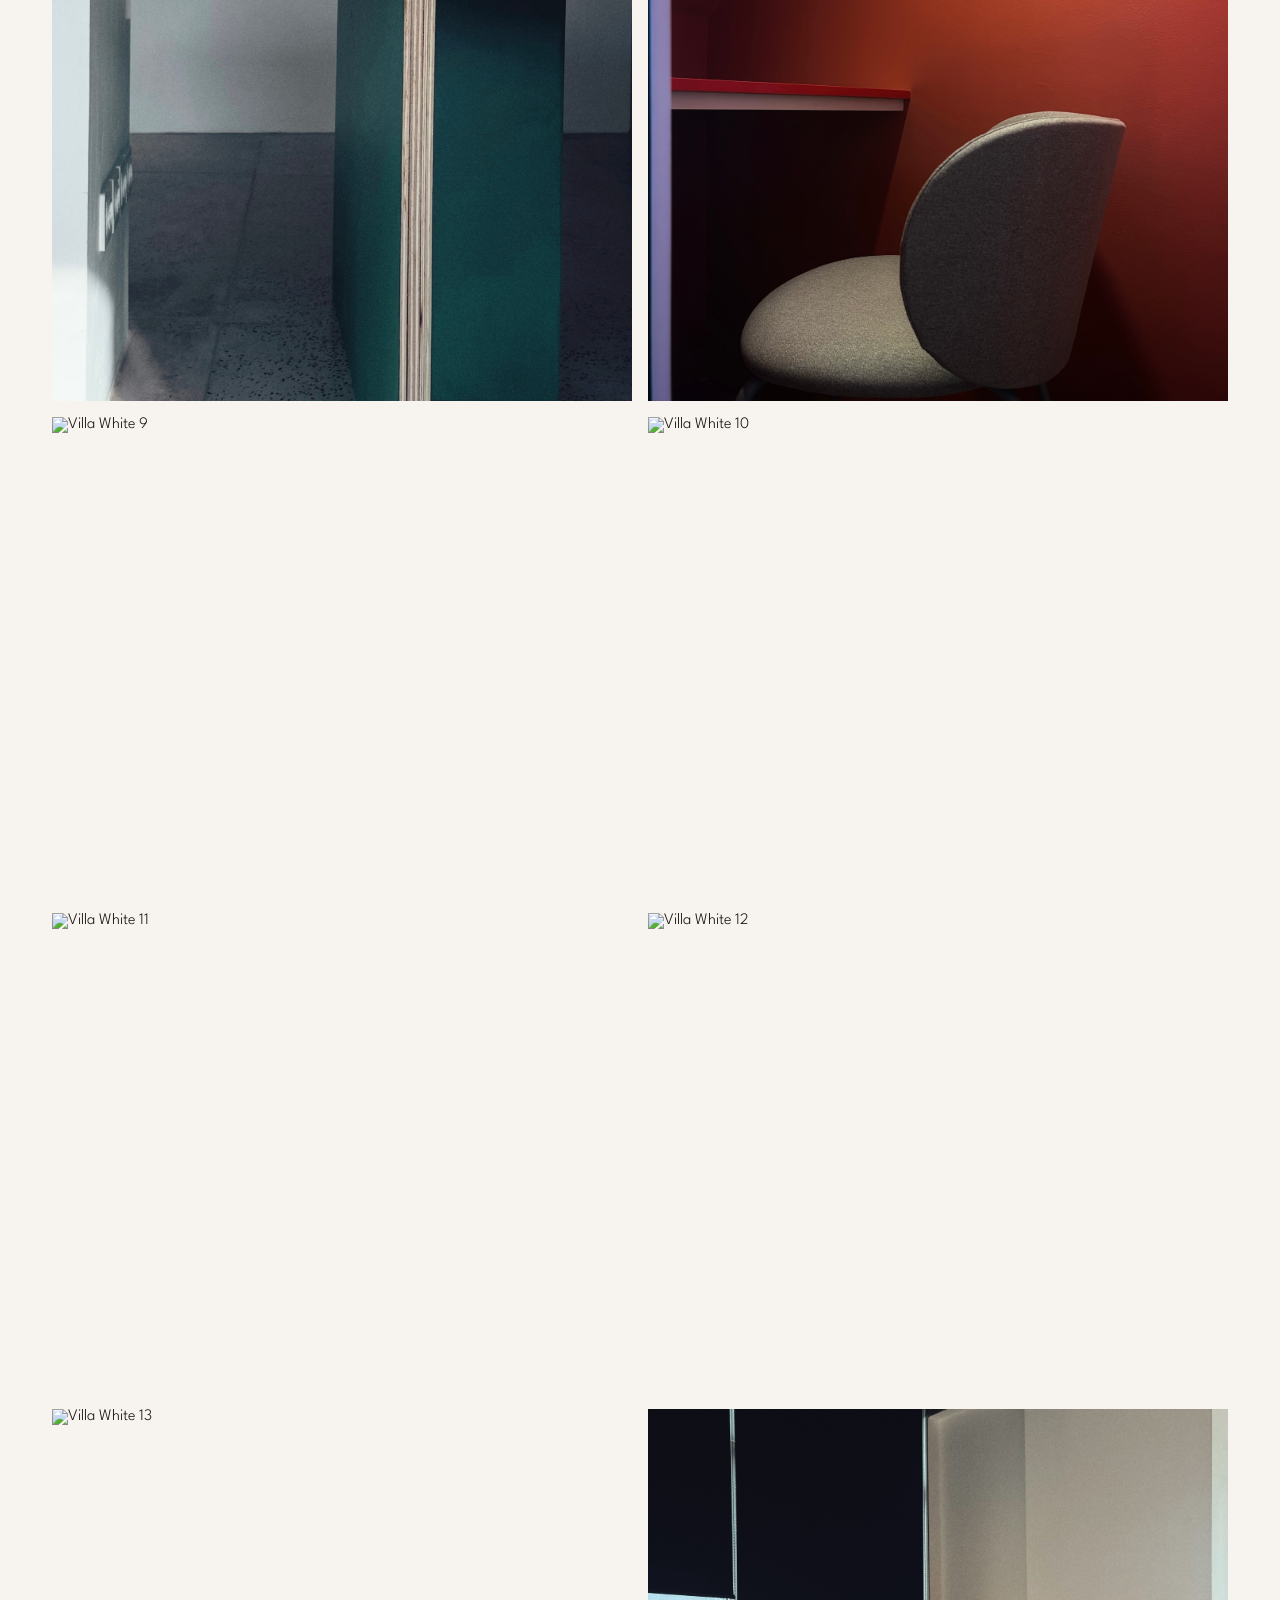
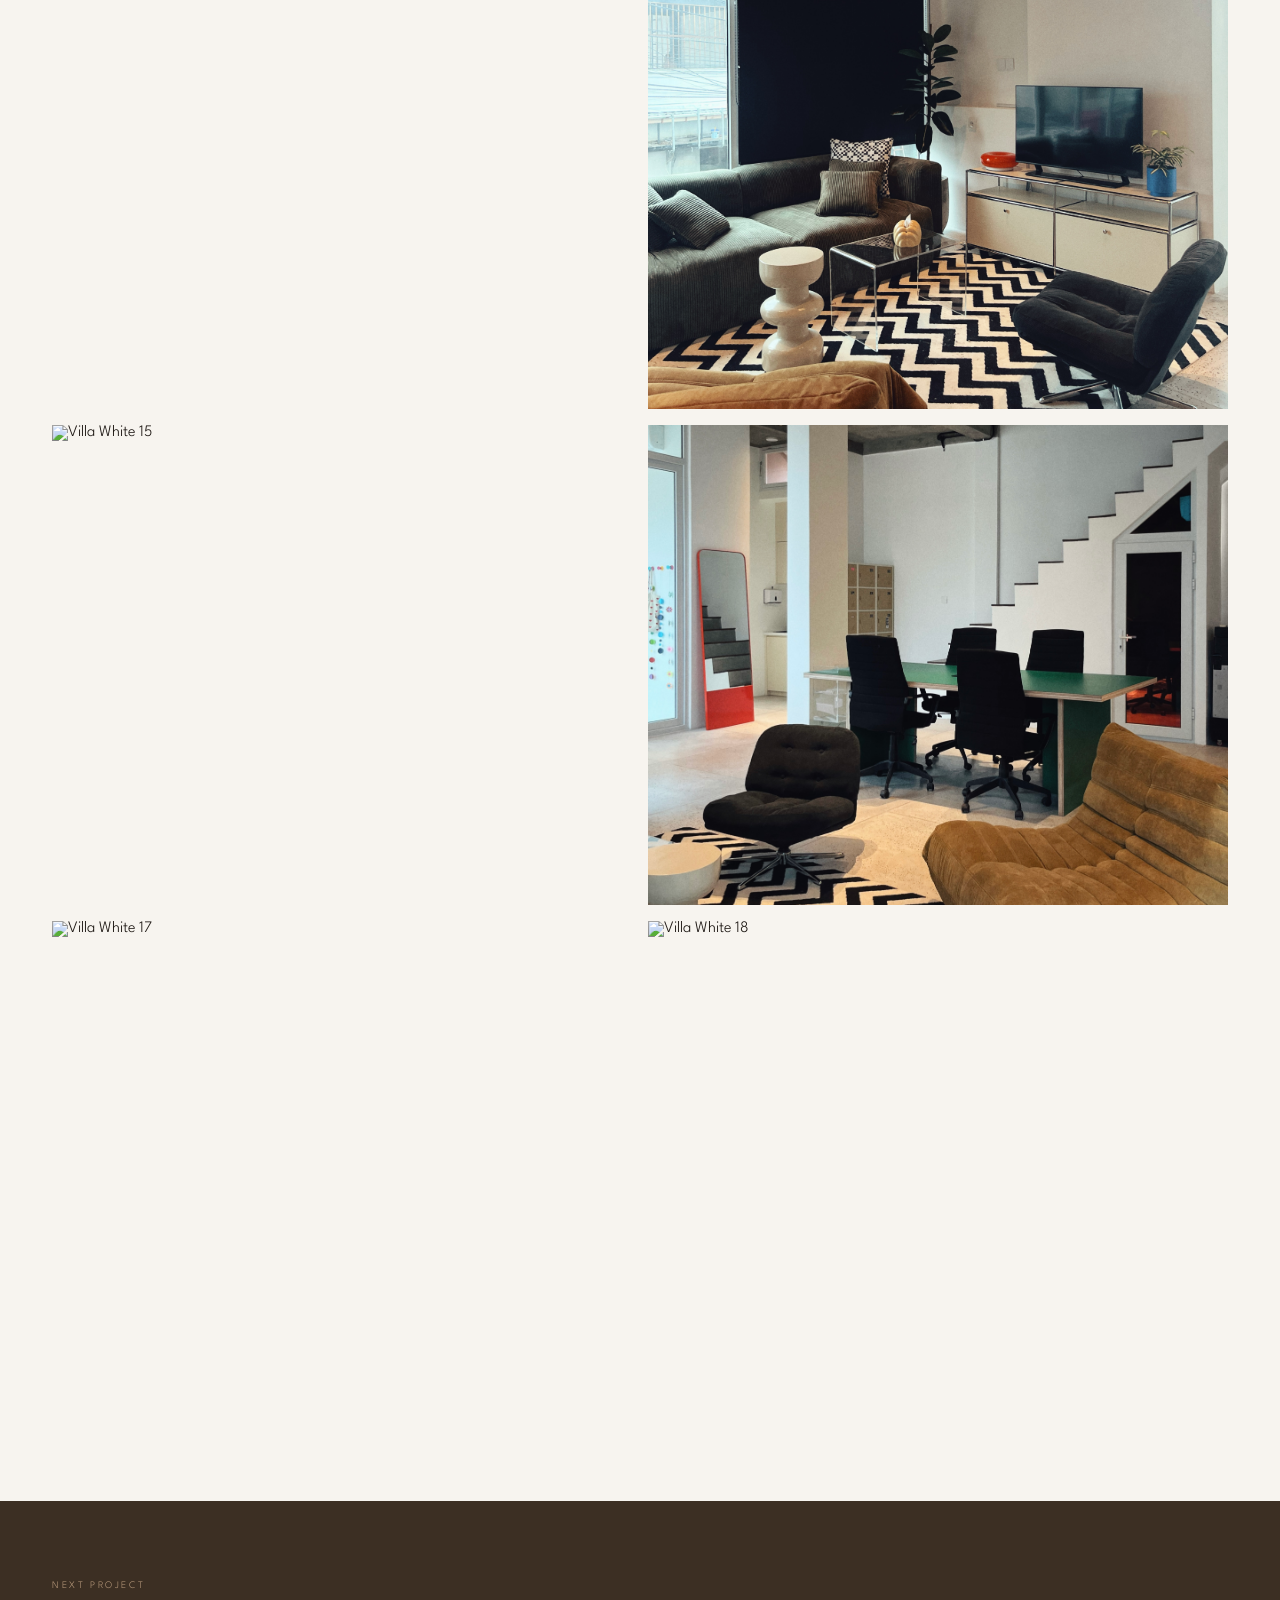
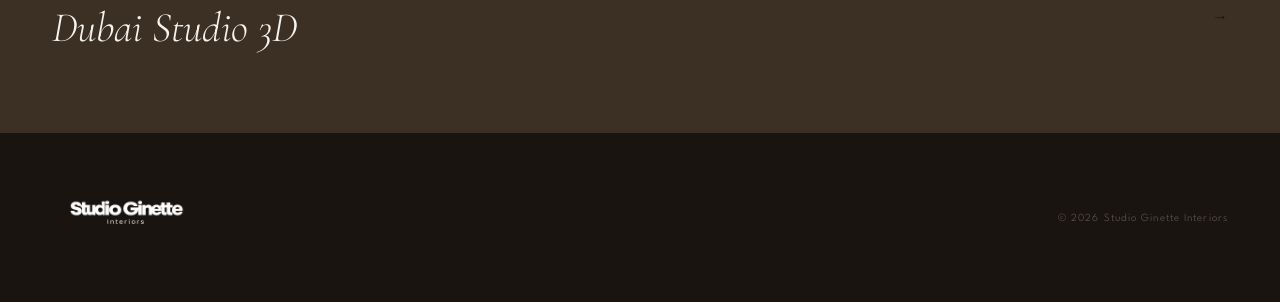
==== commit 4f8f1748: "Update baliprod.html" ====
--- a/baliprod.html
+++ b/baliprod.html
@@ -402,7 +402,6 @@
   "images/projet-baliprod17.jpg",
   "images/projet-baliprod18.jpg",
   "images/projet-baliprod19.jpg",
-  "images/projet-baliprod20.jpg"
 ];
 
 // Gallery layout: alternate between full-width and mixed rows
@@ -427,7 +426,6 @@
   { span: '', height: 'row-tall' },
   { span: '', height: 'row-tall' },
   // 3 photos (dernière rangée)
-  { span: '', height: 'row-medium' },
   { span: '', height: 'row-medium' },
   { span: '', height: 'row-medium' },
 ];
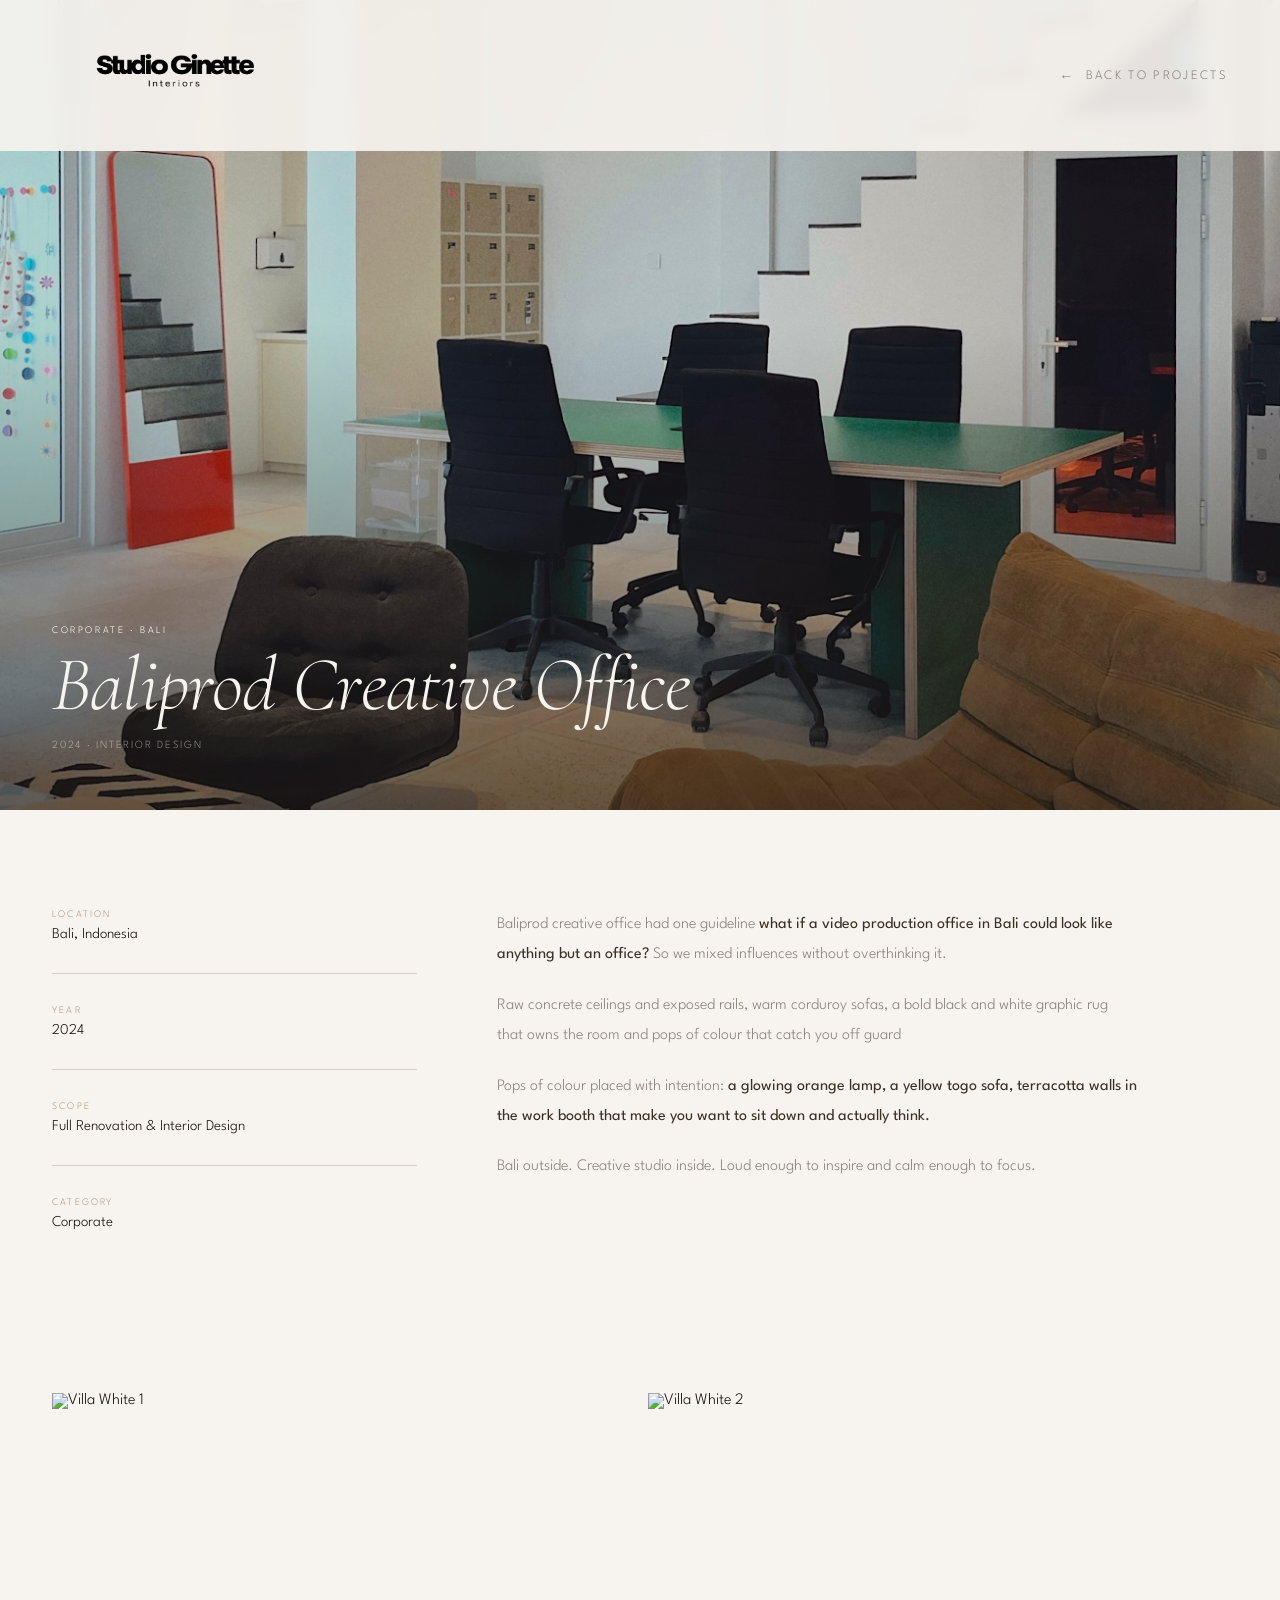
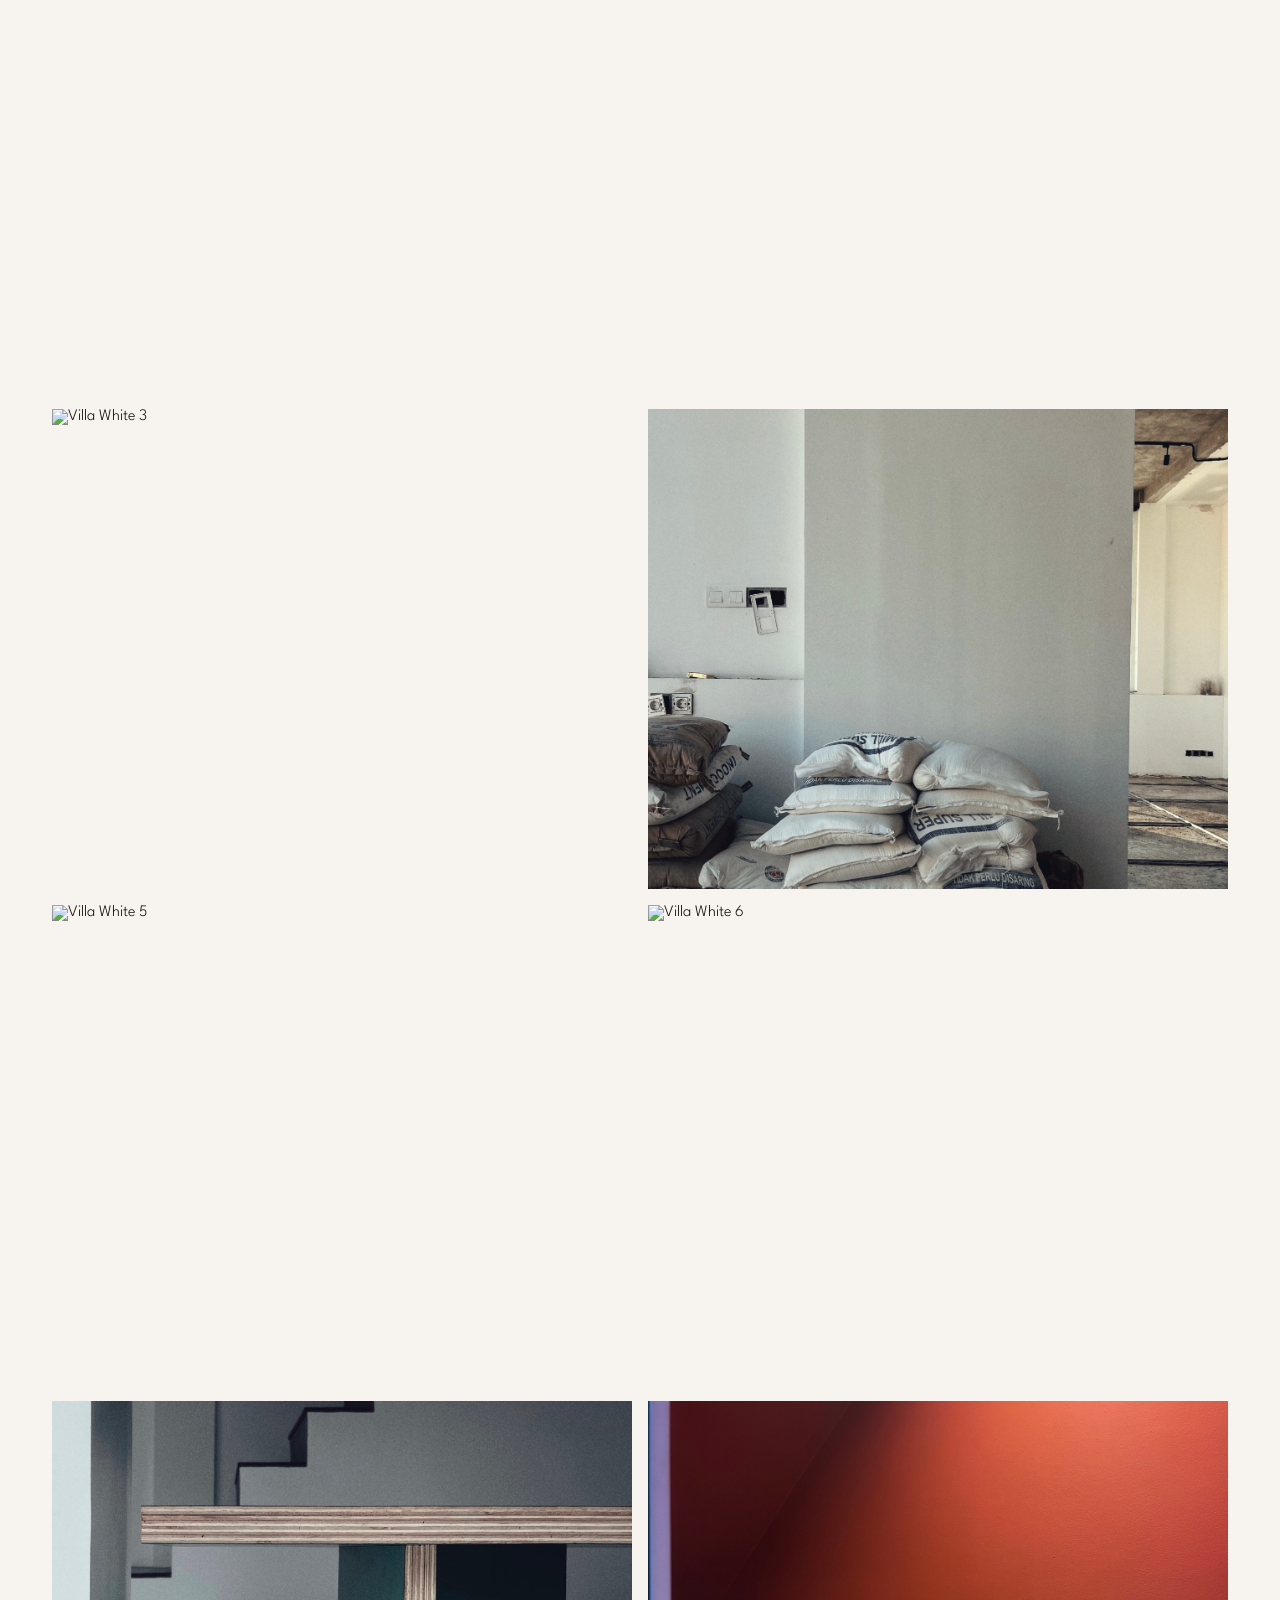
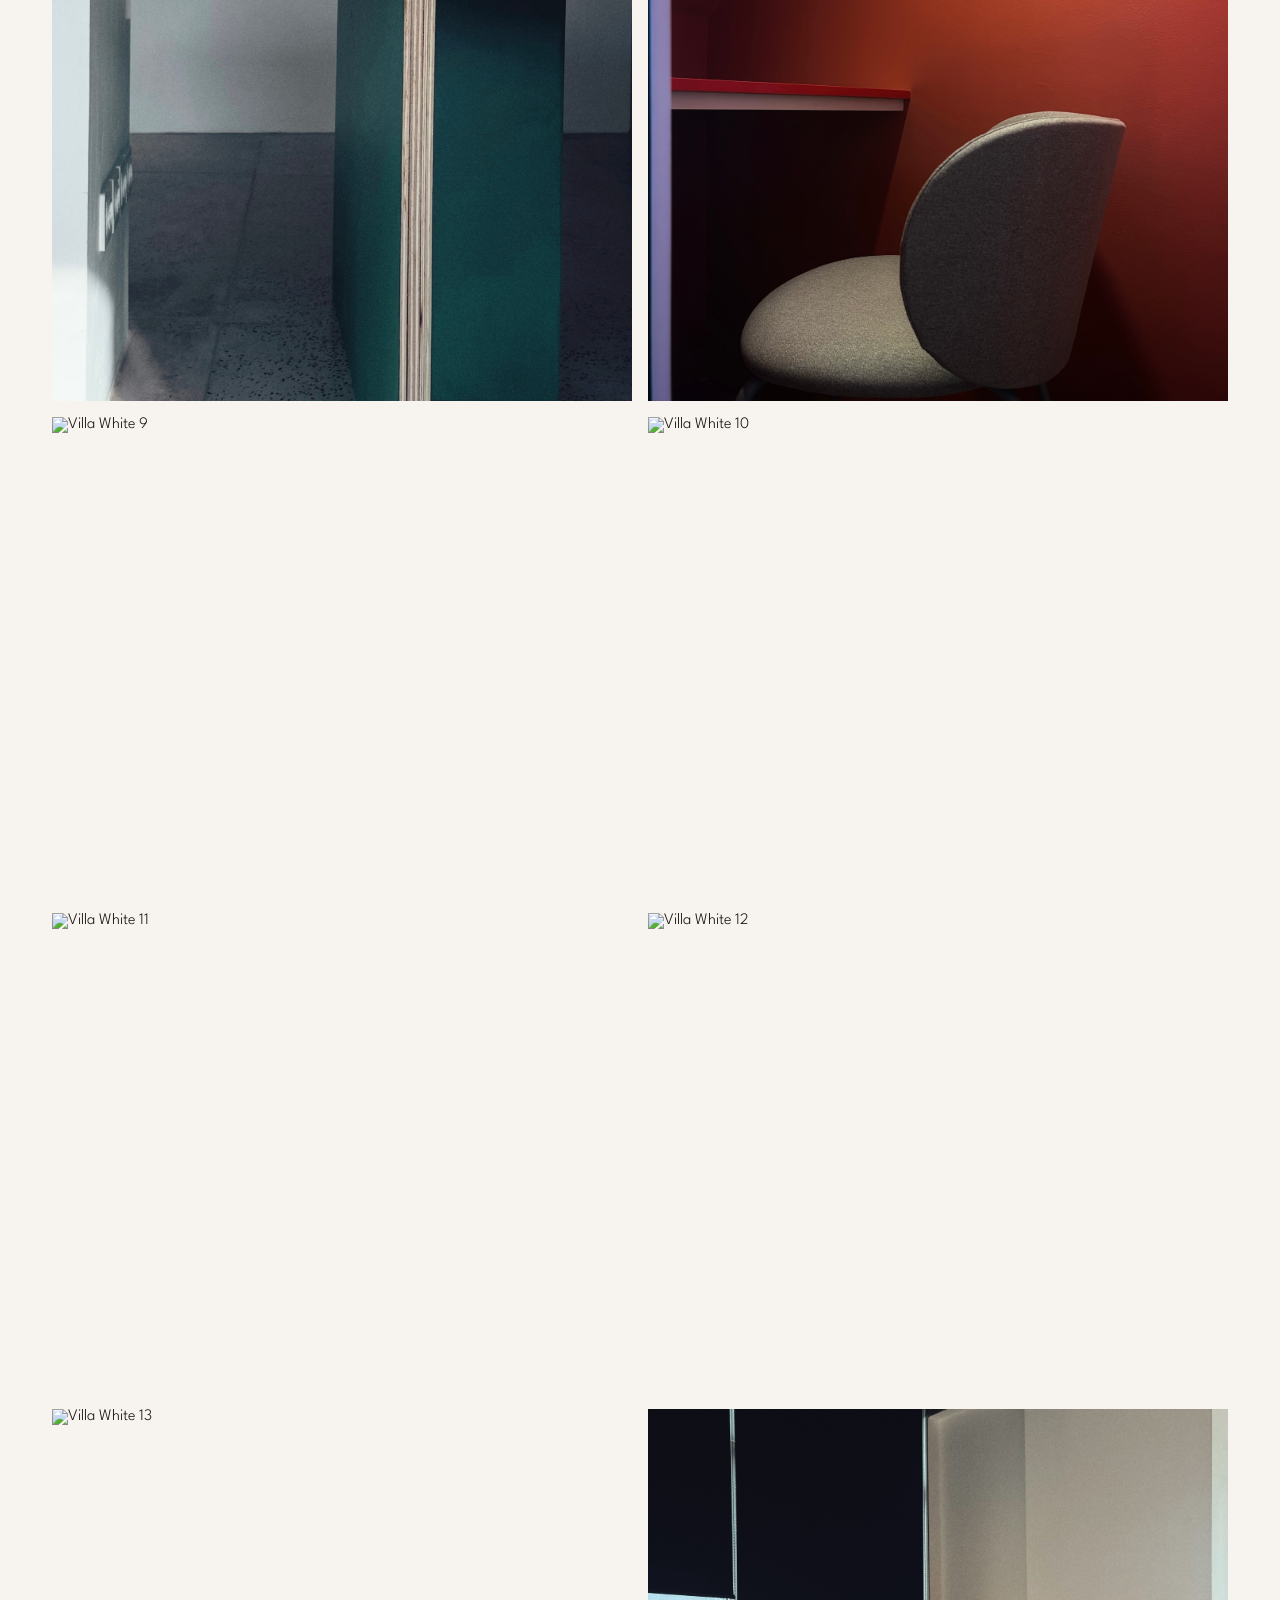
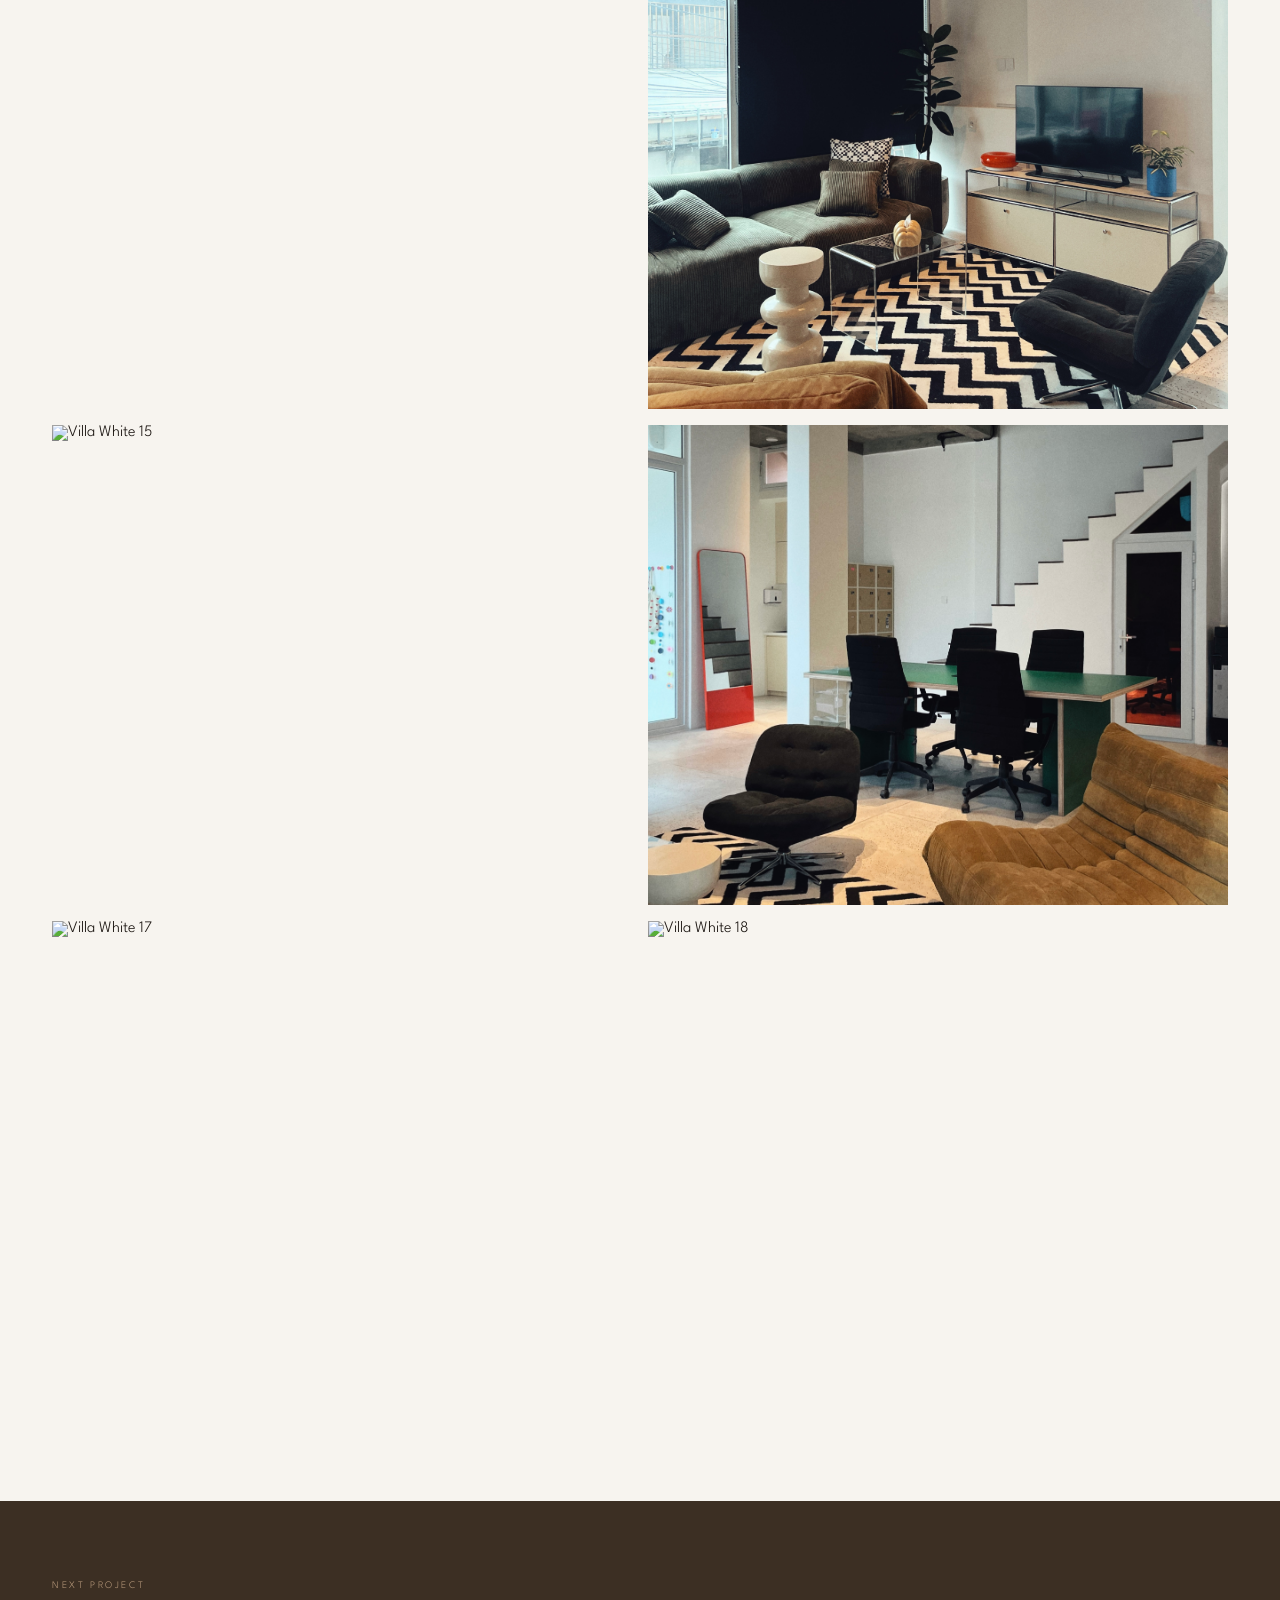
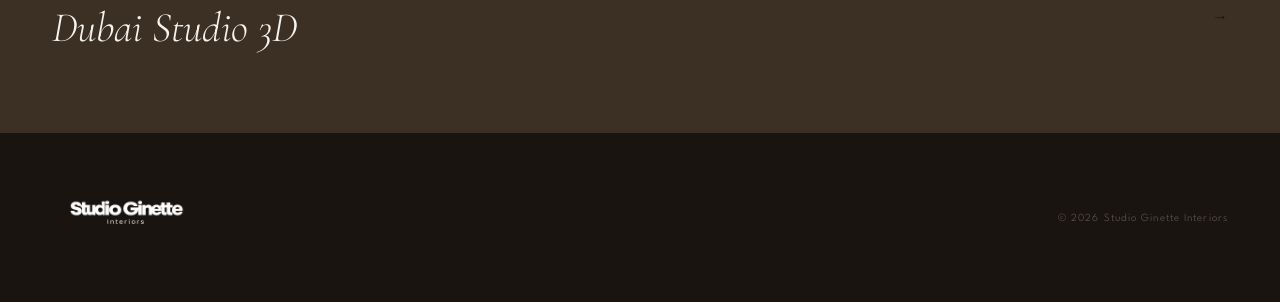
==== commit 481948b2: "Update baliprod.html" ====
--- a/baliprod.html
+++ b/baliprod.html
@@ -31,16 +31,16 @@
   position: fixed;
   top: 0; left: 0; right: 0;
   z-index: 100;
-  padding: 20px 52px;
+  padding: 3px 52px;
   display: flex;
   align-items: center;
   justify-content: space-between;
   background: rgba(247,244,239,0.92);
   backdrop-filter: blur(8px);
 }
-.nav-logo img { height: 140px; }
+.nav-logo img { height: 140px; margin-left: 19px; margin-top: 1px; }
 .nav-back {
-  font-size: 11px;
+  font-size: 13px;
   letter-spacing: .18em;
   text-transform: uppercase;
   color: var(--smoke);
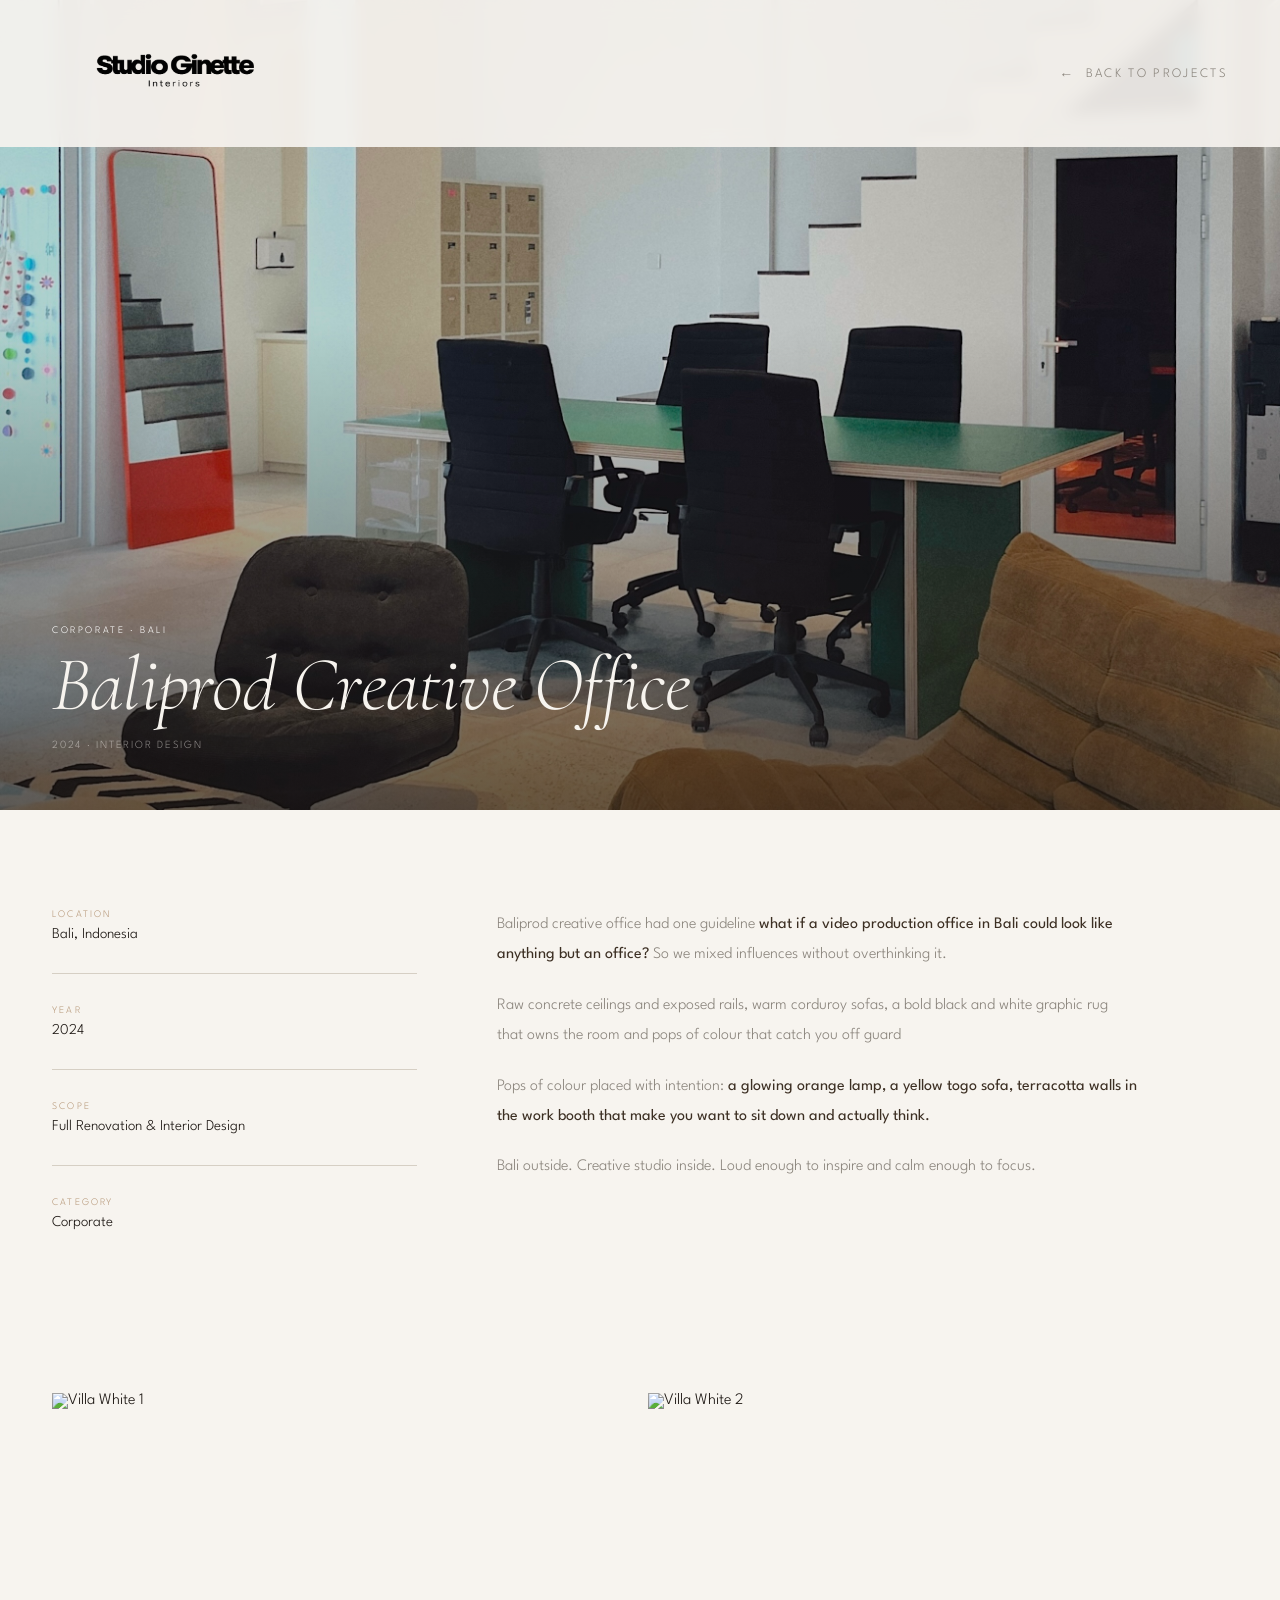
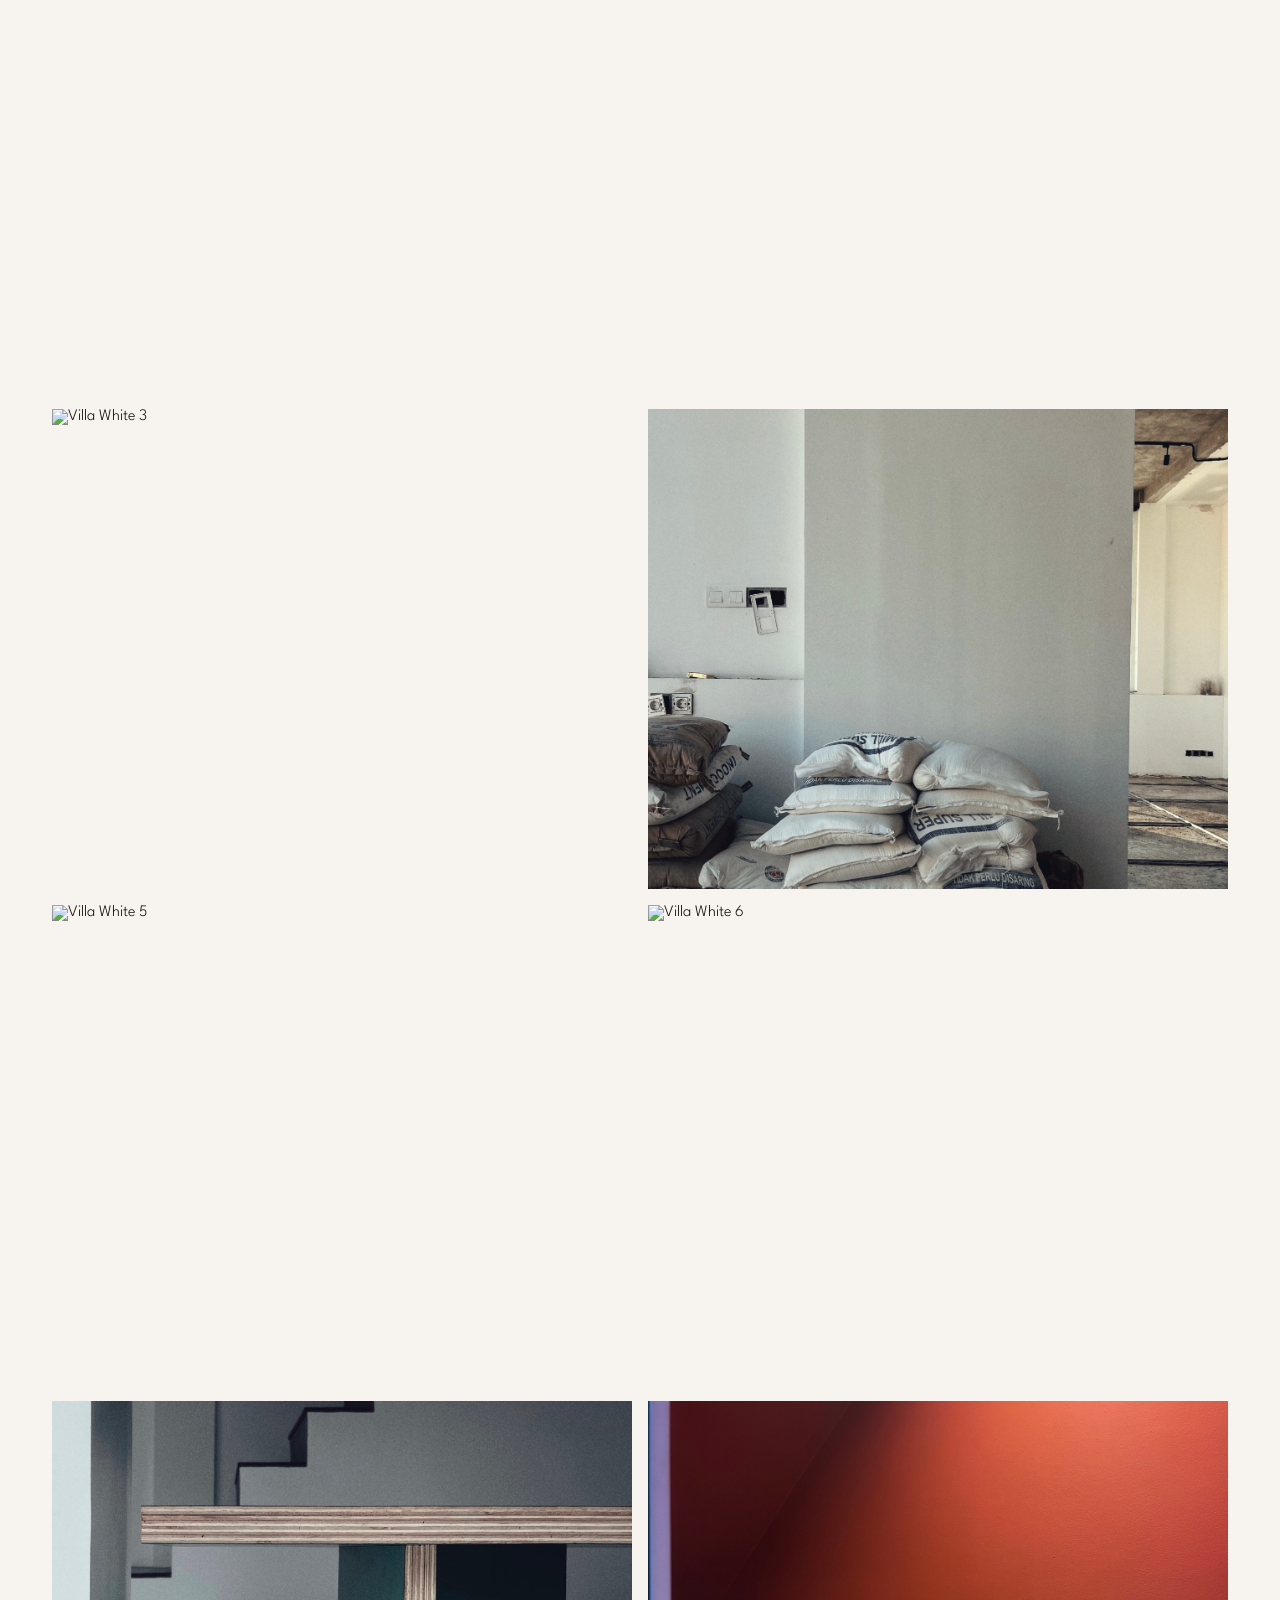
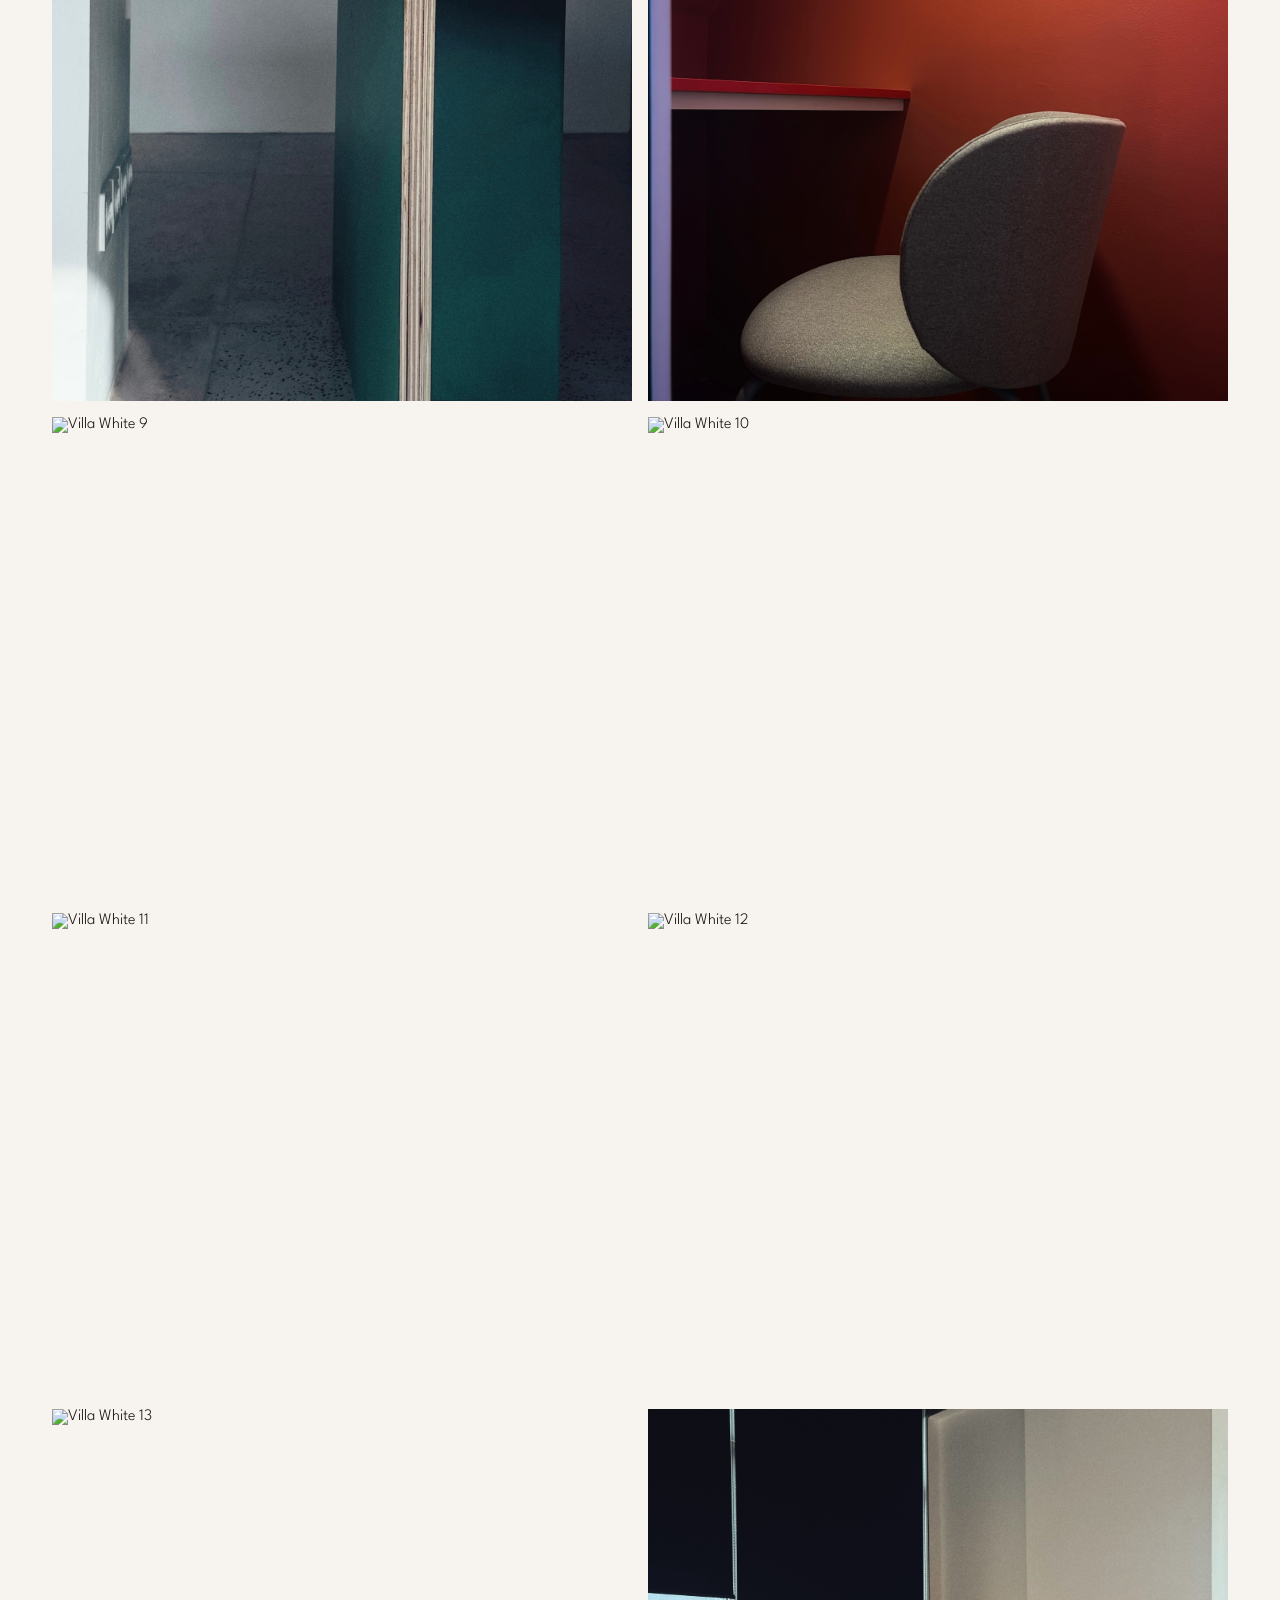
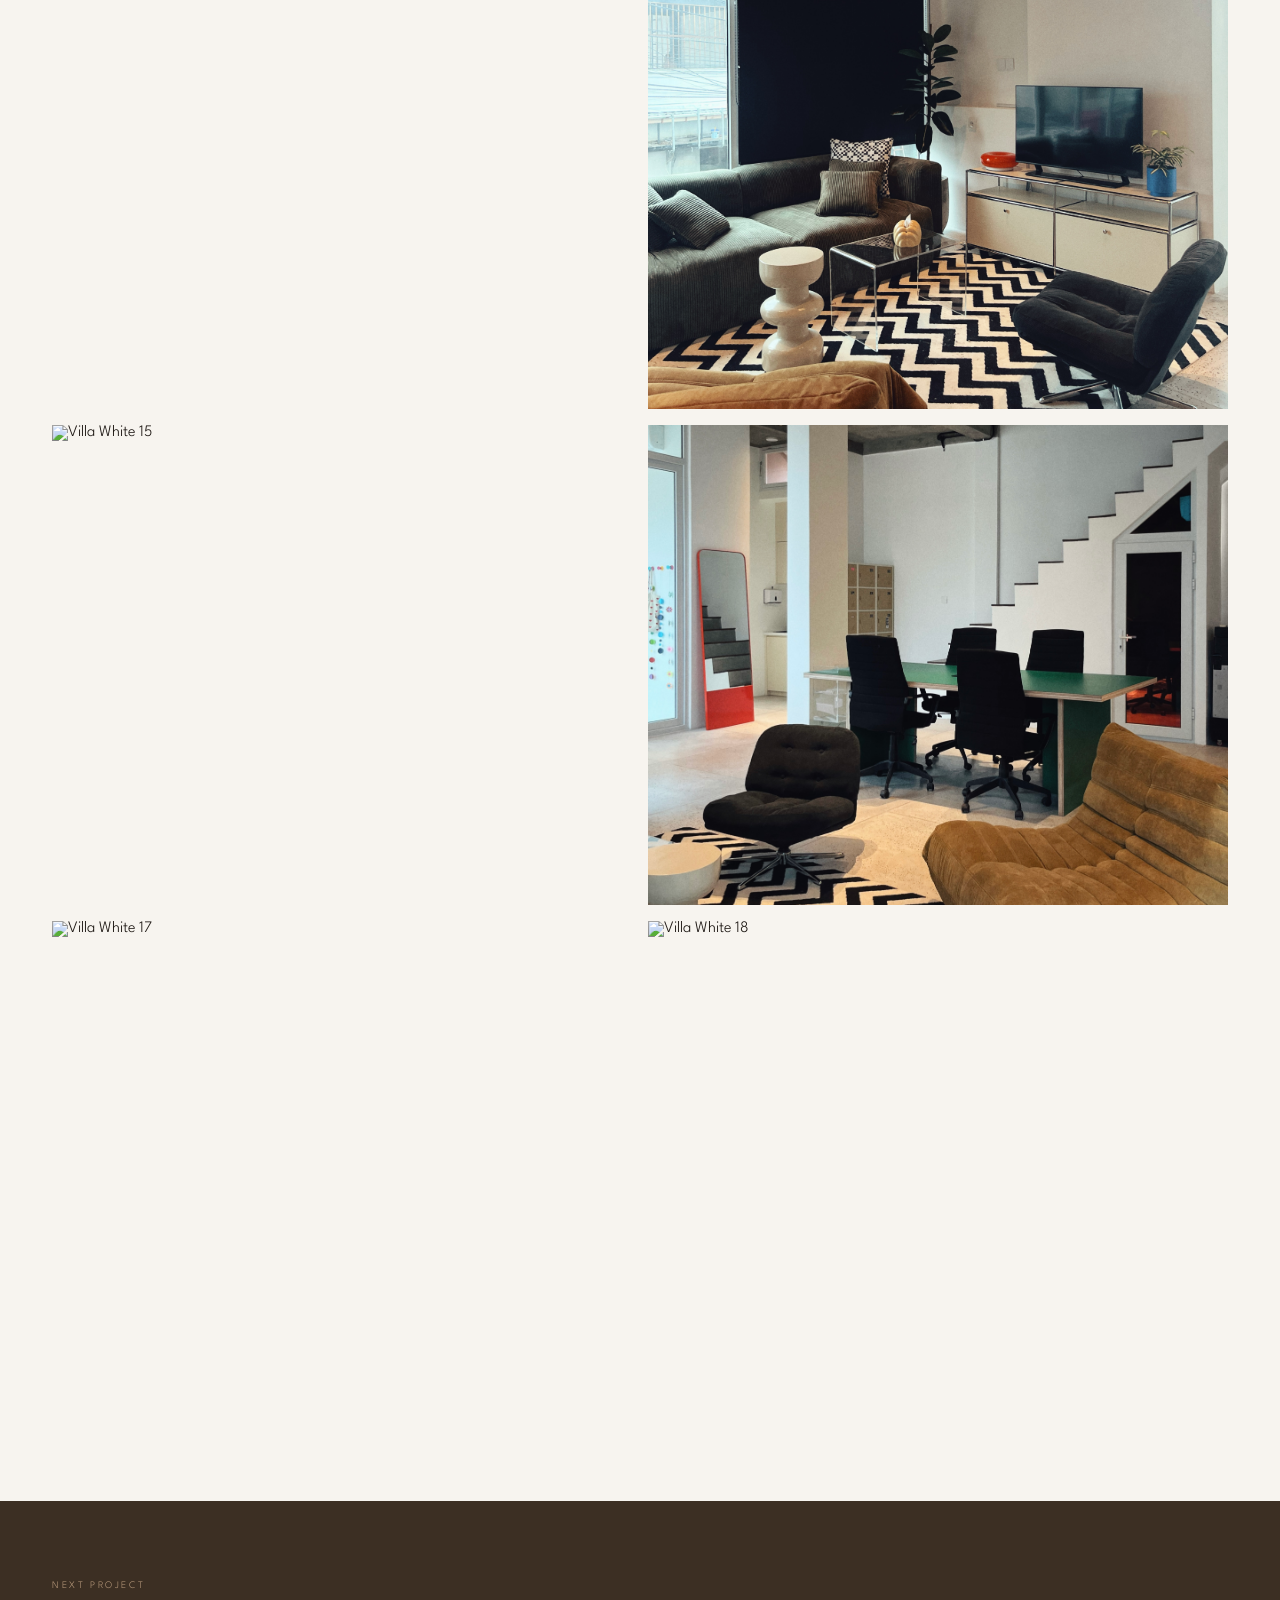
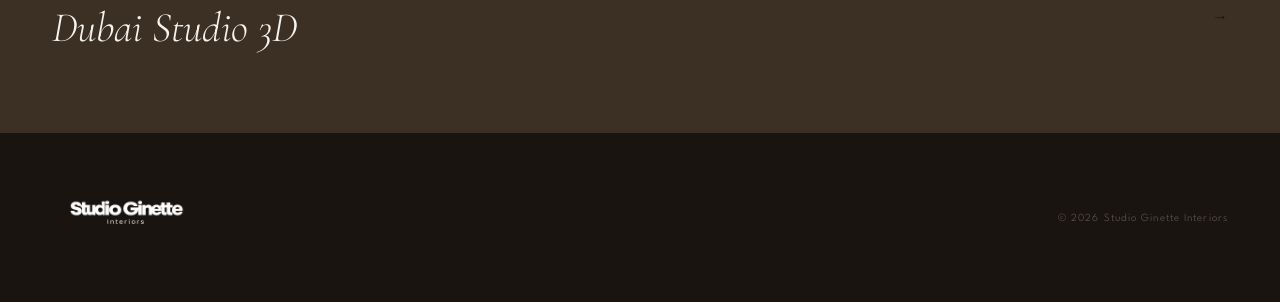
==== commit 1ad72552: "Update baliprod.html" ====
--- a/baliprod.html
+++ b/baliprod.html
@@ -5,6 +5,7 @@
 <meta name="viewport" content="width=device-width, initial-scale=1.0"/>
 <title>Baliprod - Creative Office — Studio Ginette Interiors</title>
 <link href="https://fonts.googleapis.com/css2?family=League+Spartan:wght@300;400;700&family=Cormorant+Garamond:ital,wght@0,300;1,300;1,400&display=swap" rel="stylesheet"/>
+<link rel="stylesheet" href="style.css"/>
 <style>
 *, *::before, *::after { box-sizing: border-box; margin: 0; padding: 0; }
 :root {
@@ -293,6 +294,7 @@
 /* Mobile */
 @media (max-width: 768px) {
   nav { padding: 16px 24px; }
+  .nav-logo img { height: 110px; margin-left: -10px; margin-top: 9px; }
   .project-hero-info { left: 24px; right: 24px; bottom: 40px; }
   .project-info { grid-template-columns: 1fr; gap: 40px; padding: 60px 24px; }
   .gallery { padding: 0 16px 60px; }
--- a/style.css
+++ b/style.css
@@ -0,0 +1,101 @@
+
+/* Nav */
+nav {
+  position: fixed;
+  top: 0; left: 0; right: 0;
+  z-index: 100;
+  padding: 0px 70px;
+  display: flex;
+  align-items: center;
+  justify-content: space-between;
+  background: transparent;
+transition: background .3s, backdrop-filter .3s;
+}
+.nav-logo {
+  font-family: 'Playfair Display', serif;
+  font-style: italic;
+  font-weight: 100;
+  font-size: 60px;
+  letter-spacing: .06em;
+  color: var(--ink);
+  text-decoration: none;
+  display: flex;
+  align-items: center;
+}
+  .nav-logo img {
+  height: 150px; 
+}
+.nav-links {
+  display: flex;
+  gap: 30px;
+  list-style: none;
+}
+.nav-links a {
+  font-size: 15px;
+  letter-spacing: .18em;
+  text-transform: uppercase;
+  color: var(--ink);
+  text-decoration: none;
+  opacity: .6;
+  transition: opacity .25s;
+}
+.nav-links a:hover { opacity: 1; }
+
+ /* Hamburger */
+.hamburger {
+  display: none;
+  flex-direction: column;
+  gap: 5px;
+  cursor: pointer;
+  padding: 4px;
+  z-index: 101;
+}
+.hamburger span {
+  display: block;
+  width: 22px;
+  height: 1.5px;
+  background: var(--ink);
+  transition: all .3s;
+}
+
+@media (max-width: 768px) {
+  nav {
+    padding: 0 20px;
+    height: 60px;
+  }
+  .nav-logo img {
+    height: 110px;
+    margin-top: 12px;
+  }
+  .hamburger {
+    display: flex;
+  }
+  .nav-links {
+    display: none;
+    position: fixed;
+    top: 60px;
+    left: 0; right: 0;
+    background: rgba(247,244,239,0.97);
+    backdrop-filter: blur(8px);
+    flex-direction: column;
+    align-items: center;
+    gap: 0;
+    padding: 20px 0 30px;
+    list-style: none;
+    z-index: 99;
+  }
+  .nav-links.open {
+    display: flex;
+  }
+  .nav-links li {
+    width: 100%;
+    text-align: center;
+  }
+  .nav-links a {
+    display: block;
+    padding: 8px 0;
+    font-size: 12px;
+    letter-spacing: .22em;
+    opacity: 0.7;
+  }
+}
